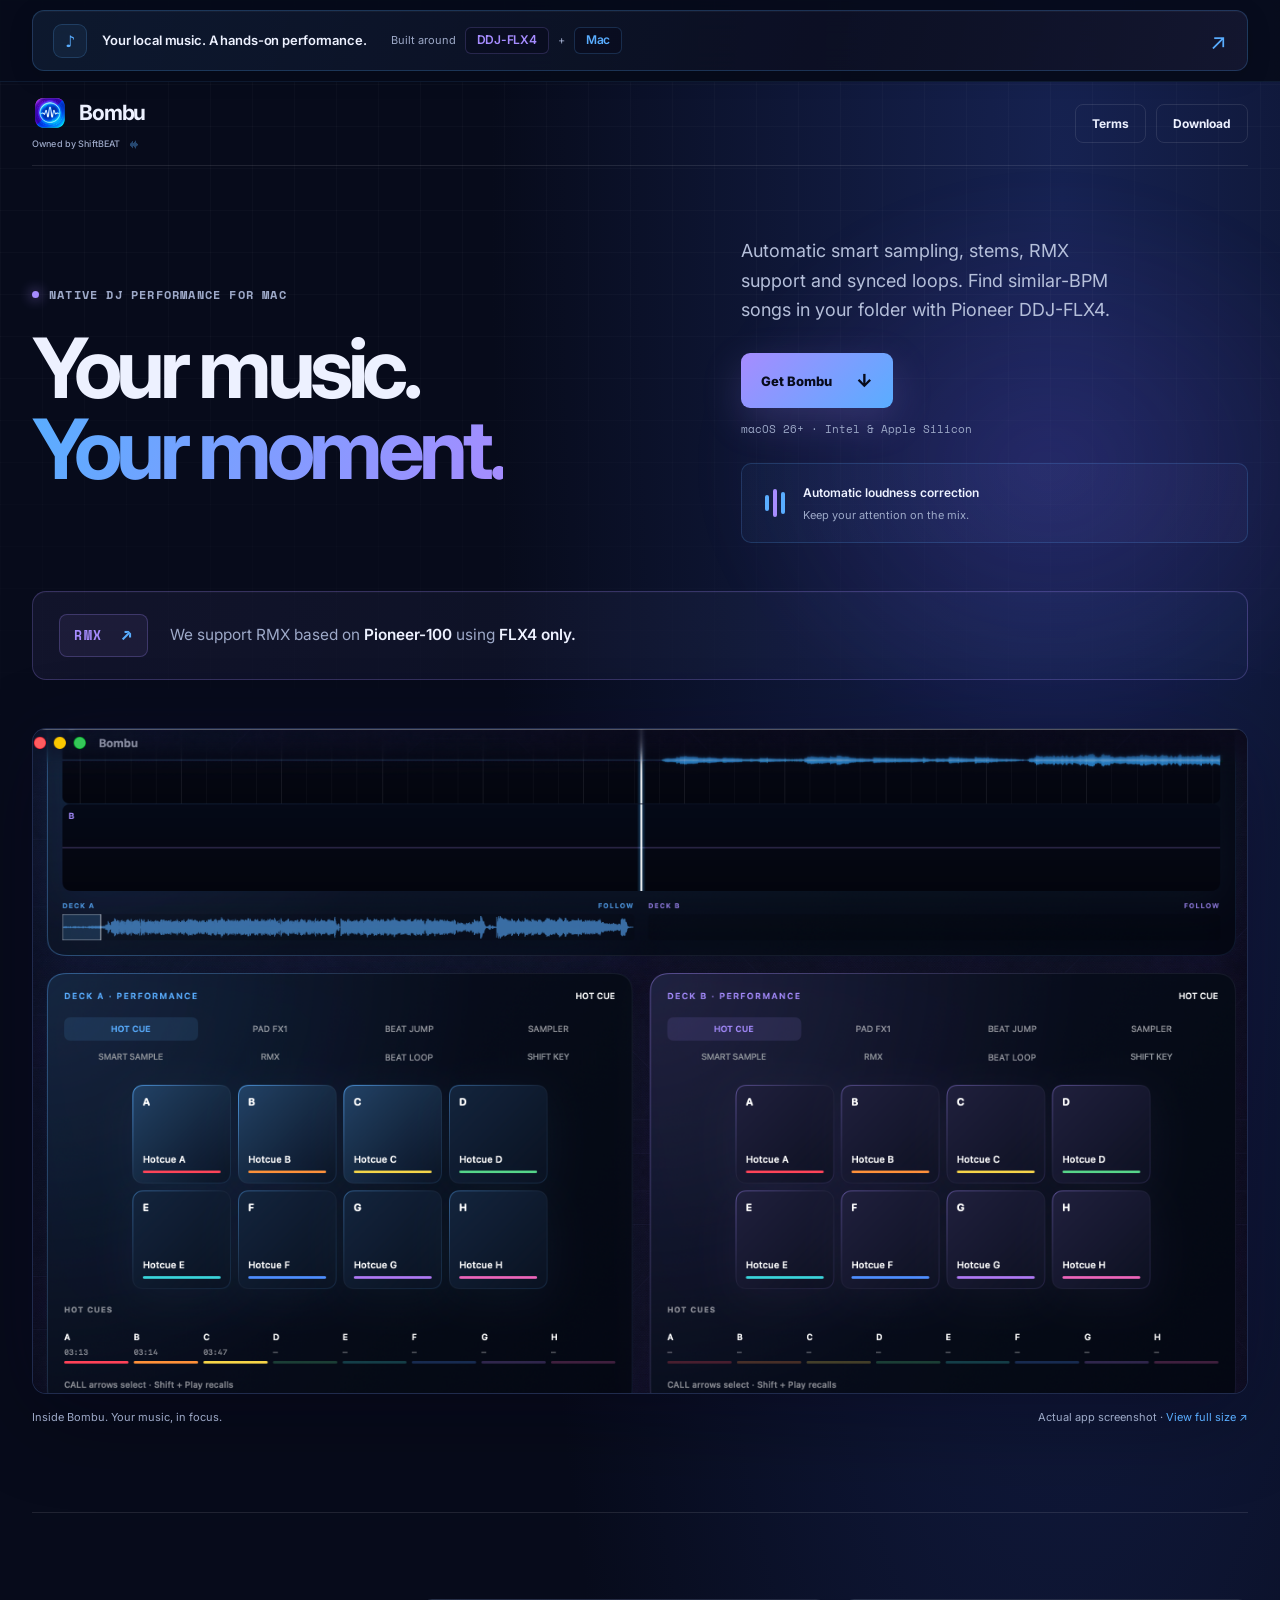
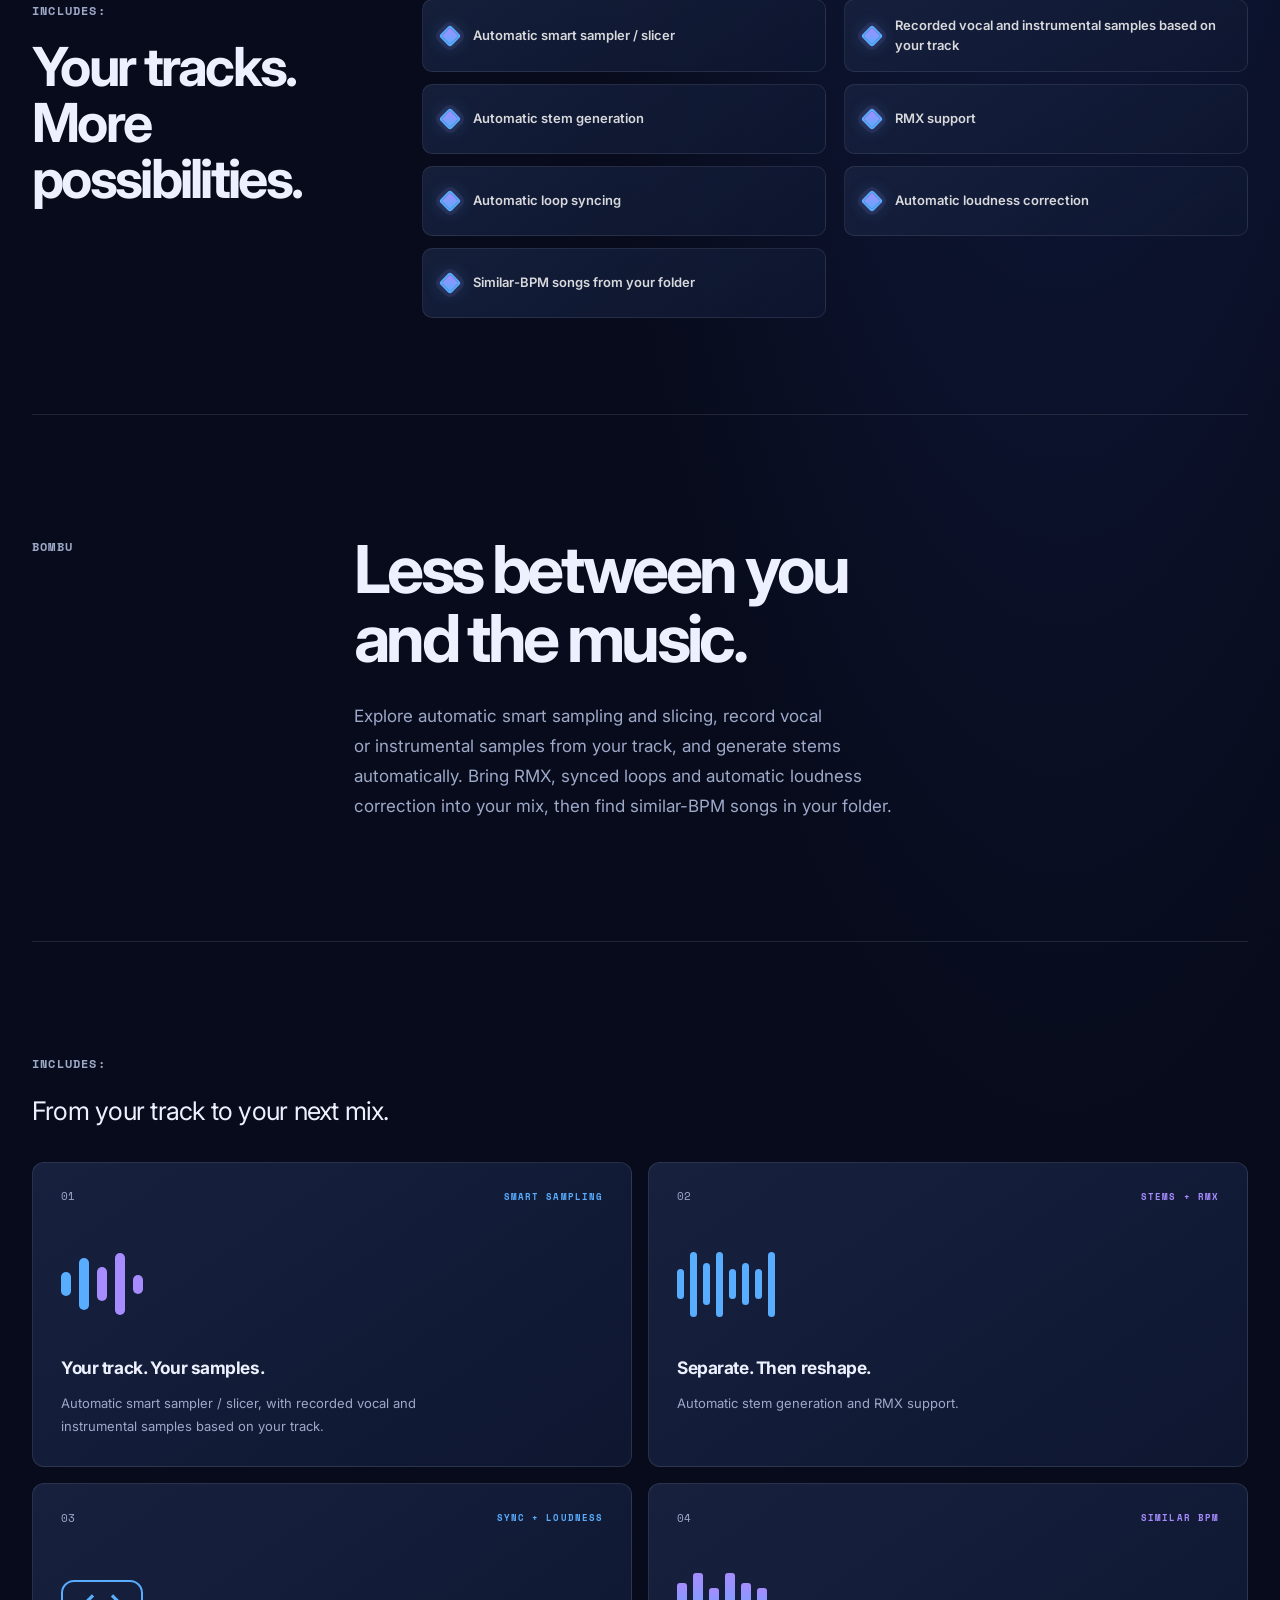
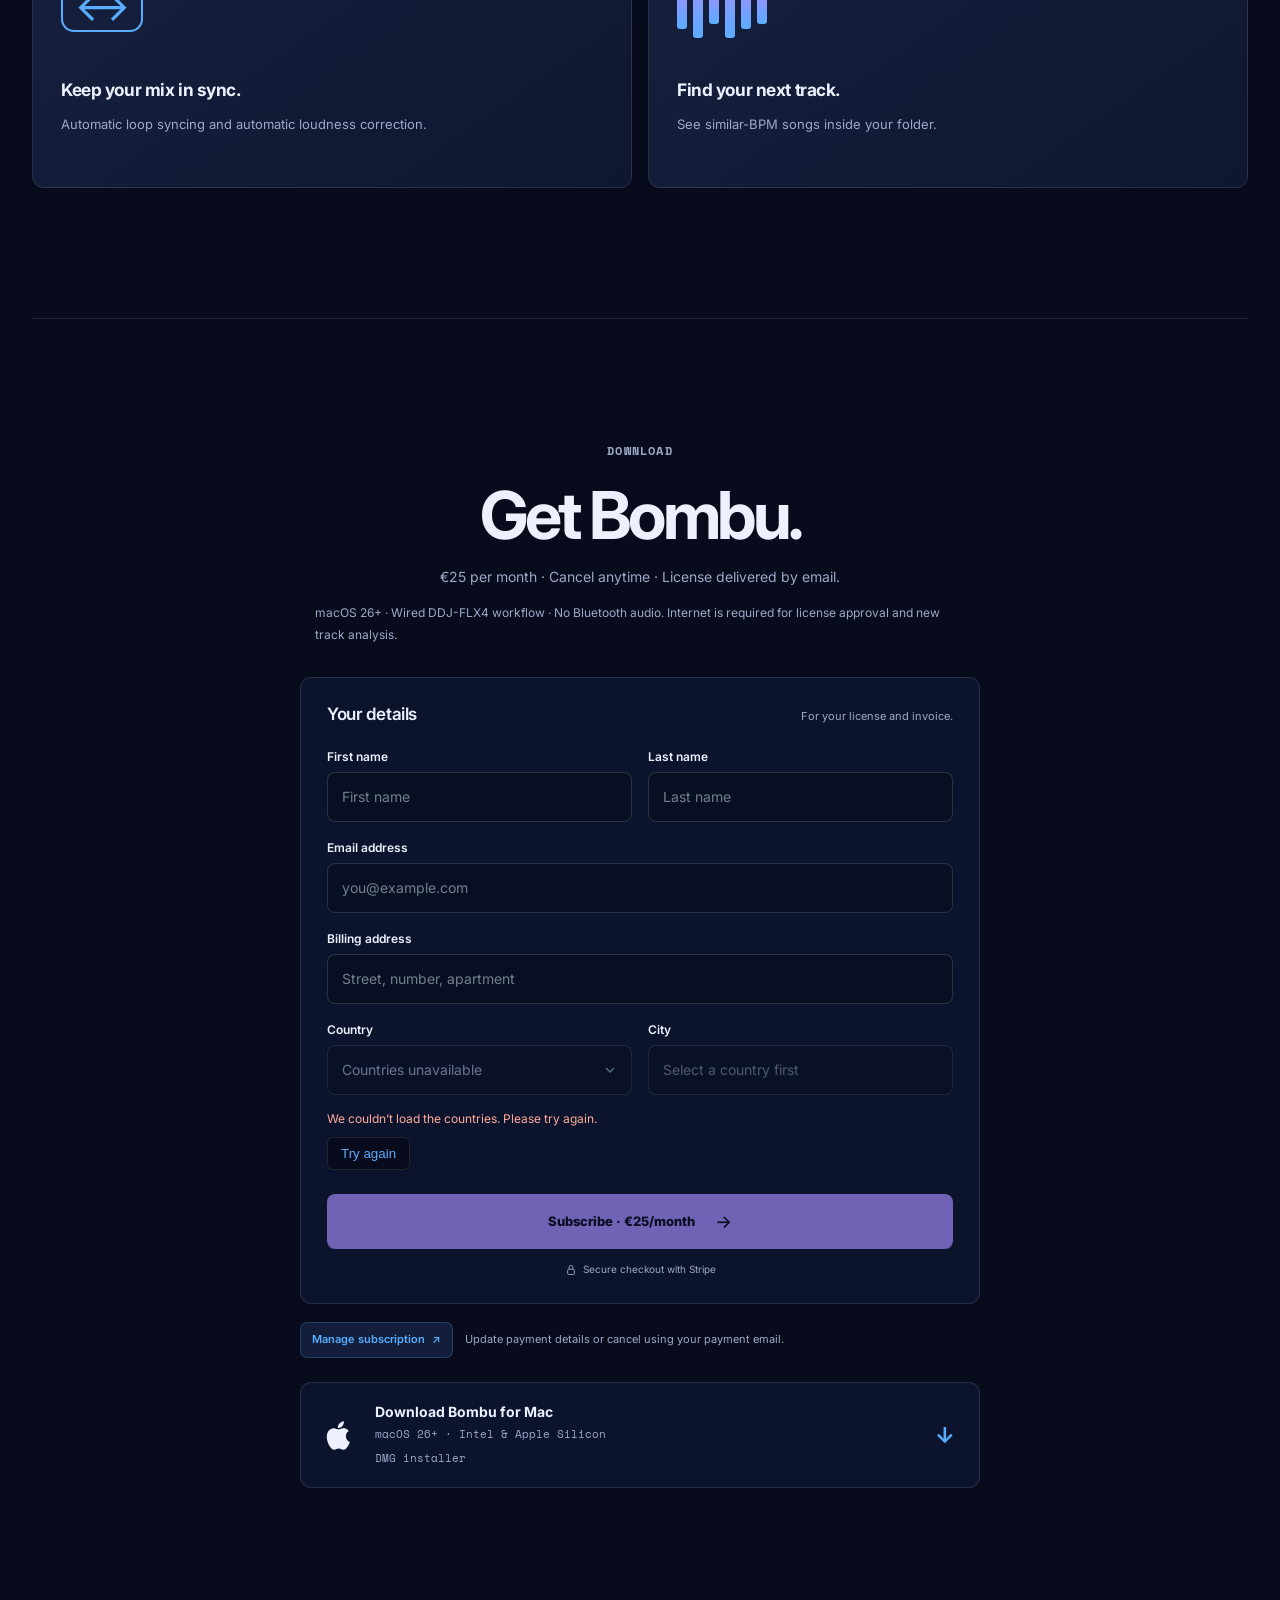
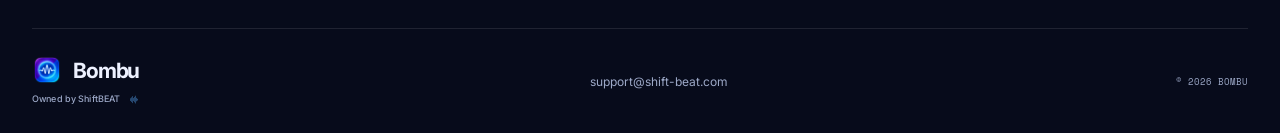
==== product-bombu/index.html @ 07033b63 "Add Bombu product page and cross-promotion" ====
<!doctype html>
<html lang="en">
  <head>
    <meta charset="UTF-8" />
    <meta name="viewport" content="width=device-width, initial-scale=1.0" />
    <meta name="description" content="Bombu is a native DJ app for macOS 26+. Mix local music with two decks, stems, loops, sampler pads and a wired Pioneer DDJ-FLX4 workflow." />
    <meta name="theme-color" content="#070b1b" />
    <title>Bombu — Native DJ Performance for Mac</title>
    <link rel="icon" type="image/png" sizes="any" href="favicon.png" />
    <link rel="apple-touch-icon" href="assets/bombu-icon.png" />
    <meta name="robots" content="index, follow" />
    <link rel="canonical" href="https://shift-beat.com/product-bombu/" />
    <meta property="og:type" content="website" />
    <meta property="og:site_name" content="Bombu" />
    <meta property="og:title" content="Bombu — Your music. Your moment." />
    <meta property="og:description" content="Bombu is a native DJ app for macOS 26+. Mix local music with two decks, stems, loops, sampler pads and a wired Pioneer DDJ-FLX4 workflow." />
    <meta property="og:url" content="https://shift-beat.com/product-bombu/" />
    <meta property="og:image" content="https://shift-beat.com/product-bombu/assets/bombu-workspace.png" />
    <meta property="og:image:alt" content="Bombu app with dual waveforms and blue/violet performance pads" />
    <meta name="twitter:card" content="summary_large_image" />
    <meta name="twitter:title" content="Bombu — Your music. Your moment." />
    <meta name="twitter:description" content="Bombu is a native DJ app for macOS 26+. Mix local music with two decks, stems, loops, sampler pads and a wired Pioneer DDJ-FLX4 workflow." />
    <meta name="twitter:image" content="https://shift-beat.com/product-bombu/assets/bombu-workspace.png" />
    <script type="application/ld+json">{"@context":"https://schema.org","@type":"SoftwareApplication","name":"Bombu","url":"https://shift-beat.com/product-bombu/","operatingSystem":"macOS 26+","applicationCategory":"MultimediaApplication","description":"Bombu is a native DJ app for macOS 26+. Mix local music with two decks, stems, loops, sampler pads and a wired Pioneer DDJ-FLX4 workflow.","offers":{"@type":"Offer","price":"25","priceCurrency":"EUR","description":"Monthly subscription. EUR 25 per month. Cancel anytime."},"featureList":["Automatic smart sampler / slicer","Recorded vocal and instrumental samples based on your track","Automatic stem generation","RMX support","Automatic loop syncing","Automatic loudness correction","Similar-BPM songs inside your folder"],"@id":"https://shift-beat.com/product-bombu/#app","image":"https://shift-beat.com/product-bombu/assets/bombu-workspace.png","inLanguage":"en","publisher":{"@type":"Organization","name":"ShiftBEAT","url":"https://shift-beat.com/"},"screenshot":"https://shift-beat.com/product-bombu/assets/bombu-workspace.png"}</script>
    <script type="application/ld+json">{"@context": "https://schema.org", "@type": "WebSite", "@id": "https://shift-beat.com/product-bombu/#website", "name": "Bombu", "url": "https://shift-beat.com/product-bombu/", "inLanguage": "en", "description": "Bombu is a native DJ app for macOS 26+. Mix local music with two decks, stems, loops, sampler pads and a wired Pioneer DDJ-FLX4 workflow."}</script>
    <link rel="stylesheet" href="styles.css" />
    <script src="site-config.js" defer></script>
    <script src="app.js" defer></script>
  </head>
  <body>
    <a class="skip-link" href="#top">Skip to content</a>
    <aside class="partner-bar" aria-label="Bombu controller workflow">
      <a class="partner-bar-inner" href="#performance">
        <span class="export-notice-icon" aria-hidden="true">♪</span>
        <span class="export-notice-copy"><span class="export-notice-title">Your local music. A hands-on performance.</span><span class="export-notice-destinations"><span class="export-notice-label">Built around</span><strong>DDJ-FLX4</strong><span class="export-notice-plus" aria-hidden="true">+</span><strong>Mac</strong></span></span>
        <span class="export-notice-arrow" aria-hidden="true">↗</span>
      </a>
    </aside>

    <header>
      <div class="brand-lockup"><a class="logo" href="#top" aria-label="Bombu home">
        <img src="assets/bombu-icon.png" alt="" />
        <span><b>Bombu</b></span>
      </a><a class="brand-ownership" href="https://shift-beat.com"><span>Owned by ShiftBEAT</span><span class="ownership-mark" aria-hidden="true"></span></a></div>
      <nav class="header-actions" aria-label="Primary navigation">
        <a class="header-download" href="terms.html">Terms</a>
        <a class="header-download" href="#download">Download</a>
      </nav>
    </header>

    <main id="top">
      <section class="hero">
        <div class="hero-copy">
          <div class="hero-intro">
            <p class="kicker"><span></span> Native DJ performance for Mac</p>
            <h1>Your music.<br /><em>Your moment.</em></h1>
          </div>
          <div class="hero-summary">
            <p class="lead">Automatic smart sampling, stems, RMX support and synced loops. Find similar-BPM songs in your folder with Pioneer DDJ-FLX4.</p>
            <a class="button" href="#download">Get Bombu <span>↓</span></a>
            <p class="platforms">macOS 26+ · Intel &amp; Apple Silicon</p>
            <div class="hero-highlight"><span class="highlight-icon" aria-hidden="true"><i></i><i></i><i></i></span><div><strong>Automatic loudness correction</strong><p>Keep your attention on the mix.</p></div></div>
          </div>
        </div>
        <aside class="rmx-callout" aria-label="RMX controller support">
          <span class="rmx-callout-badge">RMX <span aria-hidden="true">↗</span></span>
          <p>We support RMX based on <strong>Pioneer-100</strong> using <strong>FLX4 only.</strong></p>
        </aside>
        <figure class="hero-visual app-screenshot" id="performance">
          <a class="app-screenshot-link" href="assets/bombu-workspace.png" target="_blank" rel="noopener" aria-label="Open the real Bombu app screenshot at full size">
            <img src="assets/bombu-workspace.png" width="2808" height="1534" alt="The real Bombu Mac app showing blue Deck A and violet Deck B waveforms, performance modes and eight hot-cue pads per deck." fetchpriority="high" decoding="async" />
          </a>
          <figcaption><span>Inside Bombu. Your music, in focus.</span><span>Actual app screenshot · <a href="assets/bombu-workspace.png" target="_blank" rel="noopener">View full size ↗</a></span></figcaption>
        </figure>
      </section>

      <section class="key-points reveal" aria-labelledby="key-points-title">
        <div class="key-points-heading">
          <p class="section-label">Includes:</p>
          <h2 id="key-points-title">Your tracks.<br />More possibilities.</h2>
        </div>
        <ul class="key-points-list">
          <li>Automatic smart sampler / slicer</li>
          <li>Recorded vocal and instrumental samples based on your track</li>
          <li>Automatic stem generation</li>
          <li>RMX support</li>
          <li>Automatic loop syncing</li>
          <li>Automatic loudness correction</li>
          <li>Similar-BPM songs from your folder</li>
        </ul>
      </section>

      <section class="description reveal" aria-labelledby="description-title">
        <p class="section-label">Bombu</p>
        <div>
          <h2 id="description-title">Less between you<br />and the music.</h2>
          <p>
            Explore automatic smart sampling and slicing, record vocal or instrumental samples from your track, and generate stems automatically. Bring RMX, synced loops and automatic loudness correction into your mix, then find similar-BPM songs in your folder.
          </p>
        </div>
      </section>

      <section class="features" aria-labelledby="features-title">
        <p class="section-label">Includes:</p>
        <h2 id="features-title" class="sr-only">Includes: Bombu features</h2>
        <p class="features-intro">From your track to your next mix.</p>
        <div class="feature-grid">
          <article class="reveal">
            <div class="feature-topline"><span class="number">01</span><span class="feature-tag">SMART SAMPLING</span></div>
            <div class="feature-icon smart-sample-icon" aria-hidden="true"><i></i><i></i><i></i><i></i><i></i></div>
            <h3>Your track. Your samples.</h3>
            <p>Automatic smart sampler / slicer, with recorded vocal and instrumental samples based on your track.</p>
          </article>
          <article class="reveal">
            <div class="feature-topline"><span class="number">02</span><span class="feature-tag">STEMS + RMX</span></div>
            <div class="feature-icon waveform-icon" aria-hidden="true"><i></i><i></i><i></i><i></i><i></i><i></i><i></i><i></i></div>
            <h3>Separate. Then reshape.</h3>
            <p>Automatic stem generation and RMX support.</p>
          </article>
          <article class="reveal">
            <div class="feature-topline"><span class="number">03</span><span class="feature-tag">SYNC + LOUDNESS</span></div>
            <div class="feature-icon loop-icon" aria-hidden="true"><span>↔</span></div>
            <h3>Keep your mix in sync.</h3>
            <p>Automatic loop syncing and automatic loudness correction.</p>
          </article>
          <article class="reveal">
            <div class="feature-topline"><span class="number">04</span><span class="feature-tag">SIMILAR BPM</span></div>
            <div class="feature-icon level-match-icon" aria-hidden="true"><i></i><i></i><i></i><i></i><i></i><i></i></div>
            <h3>Find your next track.</h3>
            <p>See similar-BPM songs inside your folder.</p>
          </article>
        </div>
      </section>

      <section class="download" id="download" aria-labelledby="download-title">
        <p class="section-label">Download</p>
        <h2 id="download-title">Get Bombu.</h2>
        <p class="download-note">€25 per month · Cancel anytime · License delivered by email.</p>
        <p class="compatibility-note">macOS 26+ · Wired DDJ-FLX4 workflow · No Bluetooth audio. Internet is required for license approval and new track analysis.</p>

        <form class="purchase-form" id="purchase-form" novalidate>
          <div class="billing-heading"><h3>Your details</h3><p>For your license and invoice.</p></div>
          <fieldset class="billing-fields"><legend class="sr-only">Billing details</legend>
            <div class="billing-grid">
              <div class="billing-field"><label for="billing-first-name">First name</label><input id="billing-first-name" name="first_name" autocomplete="given-name" maxlength="100" placeholder="First name" required /></div>
              <div class="billing-field"><label for="billing-last-name">Last name</label><input id="billing-last-name" name="last_name" autocomplete="family-name" maxlength="100" placeholder="Last name" required /></div>
              <div class="billing-field billing-full"><label for="purchase-email">Email address</label><input id="purchase-email" name="email" type="email" autocomplete="email" inputmode="email" maxlength="254" placeholder="you@example.com" required /></div>
              <div class="billing-field billing-full"><label for="billing-address">Billing address</label><input id="billing-address" name="address" autocomplete="street-address" maxlength="300" placeholder="Street, number, apartment" required /></div>
              <div class="billing-field"><label for="billing-country">Country</label><select id="billing-country" name="country" autocomplete="country" required disabled><option value="">Loading countries…</option></select></div>
              <div class="billing-field"><label for="billing-city">City</label><select id="billing-ro-city" name="city_id" autocomplete="address-level2" hidden disabled><option value="">Select your city</option></select><input id="billing-city" name="city" autocomplete="address-level2" maxlength="100" placeholder="Select a country first" disabled /></div>
            </div>
          </fieldset>
          <div class="billing-catalog-feedback"><p id="billing-catalog-status" role="status" aria-live="polite"></p><button id="billing-retry" type="button" hidden>Try again</button></div>
          <button class="billing-submit" id="purchase-button" type="submit" disabled>Subscribe · €25/month <span aria-hidden="true">→</span></button>
          <p class="billing-checkout-note"><svg viewBox="0 0 16 16" aria-hidden="true"><rect x="3.5" y="7" width="9" height="7" rx="1.5"/><path d="M5.5 7V4.5a2.5 2.5 0 0 1 5 0V7"/></svg>Secure checkout with Stripe</p>
          <p class="purchase-status" id="purchase-status" role="status" aria-live="polite"></p>
        </form>

        <p class="subscription-management"><a data-customer-portal href="https://billing.stripe.com/p/login/cNi9AM5Rm95q5wxa2d28800">Manage subscription <span aria-hidden="true">↗</span></a><span>Update payment details or cancel using your payment email.</span></p>

        <div class="download-list">
          <a class="release-download" data-release-download href="https://github.com/davidparaschiv/bombu-only-web/releases/latest/download/Bombu.dmg">
            <svg class="os-icon" viewBox="0 0 24 24" aria-hidden="true"><path d="M16.7 12.8c0-2.7 2.2-4 2.3-4.1-1.3-1.9-3.3-2.1-4-2.1-1.7-.2-3.3 1-4.2 1-.9 0-2.2-1-3.7-1-1.9 0-3.7 1.1-4.7 2.8-2 3.5-.5 8.7 1.4 11.5 1 1.4 2.1 2.9 3.6 2.8 1.4-.1 2-1 3.7-1s2.2 1 3.7 1c1.5 0 2.5-1.4 3.5-2.8 1.1-1.6 1.5-3.2 1.6-3.3-.1 0-3.2-1.2-3.2-4.8ZM13.9 4.8c.8-1 1.4-2.4 1.2-3.8-1.2.1-2.7.8-3.6 1.8-.8.9-1.4 2.3-1.2 3.6 1.4.1 2.8-.7 3.6-1.6Z" /></svg>
            <span><strong>Download Bombu for Mac</strong><small>macOS 26+ · Intel &amp; Apple Silicon</small><small>DMG installer</small></span>
            <b class="arrow" aria-hidden="true">↓</b>
          </a>
        </div>
      </section>
    </main>


    <footer>
      <div class="brand-lockup"><a class="logo" href="#top"><img src="assets/bombu-icon.png" alt="" /><span><b>Bombu</b></span></a><a class="brand-ownership" href="https://shift-beat.com"><span>Owned by ShiftBEAT</span><span class="ownership-mark" aria-hidden="true"></span></a></div>
      <a class="footer-support" href="mailto:support@shift-beat.com">support@shift-beat.com</a>
      <p>© <span id="year"></span> Bombu</p>
    </footer>
  </body>
</html>
---- product-bombu/styles.css ----
@import url('https://fonts.googleapis.com/css2?family=Inter:wght@400;500;600;700;800&family=Space+Mono:wght@400;700&display=swap');

:root { color-scheme: dark; --bg:#070b1b; --panel:#0e1630; --panel-light:#17213e; --text:#edf1ff; --muted:#9da9c8; --line:rgba(255,255,255,.1); --cyan:#59adff; --accent:#a68cff; --green:#a68cff; --width:100%; --partner-bar-height:82px; }
* { box-sizing: border-box; }
html { max-width:100%; overflow-x:clip; scroll-behavior:smooth; }
body { max-width:100%; margin:0; padding-top:var(--partner-bar-height); overflow-x:clip; background:var(--bg); color:var(--text); font-family:Inter,system-ui,sans-serif; -webkit-font-smoothing:antialiased; }
body::before { position:fixed; z-index:-2; inset:0; content:""; background-image:linear-gradient(rgba(255,255,255,.022) 1px,transparent 1px),linear-gradient(90deg,rgba(255,255,255,.022) 1px,transparent 1px); background-size:42px 42px; mask-image:linear-gradient(#000 30%,transparent 92%); }
a { color:inherit; text-decoration:none; }






header, main, footer { width:min(var(--width),calc(100% - 40px)); margin-inline:auto; }
header { height:84px; display:flex; align-items:center; justify-content:space-between; border-bottom:1px solid var(--line); }
.logo { display:inline-flex; align-items:center; gap:11px; font-size:14px; font-weight:700; letter-spacing:-.02em; }
.logo img { width:36px; height:36px; border-radius:9px; }
.logo b { color:var(--cyan); }
.header-actions { display:flex; align-items:center; gap:10px; }
.header-download { padding:11px 16px; border:1px solid var(--line); border-radius:8px; font-size:12px; font-weight:700; }
.header-download:hover { border-color:var(--cyan); }

.hero { position:relative; min-height:680px; display:grid; grid-template-columns:.84fr 1.16fr; align-items:center; gap:28px; }
.hero::after { position:absolute; z-index:-1; top:0; right:-160px; width:720px; height:600px; content:""; border-radius:50%; background:radial-gradient(circle,rgba(89,173,255,.2),transparent 68%); filter:blur(16px); }
.kicker,.section-label { color:var(--muted); font:700 12px/1 "Space Mono",monospace; letter-spacing:.1em; text-transform:uppercase; }
.kicker { display:flex; align-items:center; gap:10px; margin:0 0 26px; }
.kicker span { width:7px; height:7px; border-radius:50%; background:var(--green); box-shadow:0 0 13px var(--green); }
h1,h2,h3,p { text-wrap:balance; }
h1 { margin:0; max-width:660px; font-size:clamp(54px,6.1vw,88px); line-height:.98; letter-spacing:-.065em; }
h1 em { color:var(--cyan); font-style:normal; }
.lead { max-width:540px; margin:28px 0 34px; color:#b5bfda; font-size:18px; line-height:1.65; }
.button { display:inline-flex; align-items:center; gap:24px; padding:17px 20px; border-radius:9px; background:linear-gradient(135deg,var(--accent),var(--cyan)); box-shadow:0 13px 40px rgba(166,140,255,.2); font-size:13px; font-weight:800; transition:filter .2s ease,transform .2s ease; }
.button:hover { filter:brightness(1.12); transform:translateY(-1px); }
.button span { font-size:18px; }
.platforms { margin:16px 0 0; color:#9da9c8; font:400 11px/1 "Space Mono",monospace; }
.hero-visual { position:relative; min-height:480px; }

.key-points,.description,.features,.download { border-top:1px solid var(--line); }
.key-points { display:grid; grid-template-columns:minmax(230px,.8fr) minmax(0,2.2fr); gap:clamp(36px,7vw,100px); padding:86px 0 96px; }
.key-points-heading h2 { margin:22px 0 0; font-size:clamp(34px,4.2vw,54px); line-height:1.04; letter-spacing:-.05em; }
.key-points-list { display:grid; grid-template-columns:repeat(2,minmax(0,1fr)); gap:12px 18px; margin:0; padding:0; list-style:none; }
.key-points-list li { position:relative; min-height:70px; display:flex; align-items:center; padding:16px 17px 16px 50px; border:1px solid rgba(255,255,255,.085); border-radius:10px; background:linear-gradient(145deg,rgba(23,33,62,.9),rgba(14,22,48,.82)); color:#d8d9dc; font-size:13px; font-weight:600; line-height:1.5; }
.key-points-list li::before { position:absolute; left:19px; width:12px; height:12px; content:""; border:2px solid #59adff; border-radius:3px; background:linear-gradient(135deg,var(--accent),var(--cyan)); box-shadow:0 0 0 4px rgba(166,140,255,.1),0 0 18px rgba(89,173,255,.3); transform:rotate(45deg); }
.description { display:grid; grid-template-columns:1fr 3fr; gap:24px; padding:120px 0; }
.section-label { margin:6px 0 0; }
.description>div { max-width:800px; }
.description h2,.download h2 { margin:0; font-size:clamp(38px,5.4vw,66px); line-height:1.04; letter-spacing:-.055em; }
.description div p { max-width:650px; margin:30px 0 0; color:var(--muted); font-size:17px; line-height:1.75; }
.features { padding:110px 0 130px; }
.features>.section-label { margin-bottom:38px; }
.feature-grid { display:grid; grid-template-columns:repeat(4,1fr); gap:10px; }
.feature-grid article { min-height:305px; padding:24px; border:1px solid var(--line); border-radius:12px; background:linear-gradient(145deg,var(--panel-light),#0e1630); }
.number { color:#9da9c8; font:400 11px/1 "Space Mono",monospace; }
.feature-icon { height:88px; margin:37px 0 29px; }
.feature-grid h3 { margin:0 0 12px; font-size:16px; letter-spacing:-.025em; }
.feature-grid p { margin:0; color:var(--muted); font-size:12px; line-height:1.6; }
.waveform-icon { display:flex; align-items:center; gap:6px; }
.waveform-icon i { width:7px; height:35%; border-radius:5px; background:var(--cyan); }
.waveform-icon i:nth-child(2n) { height:74%; } .waveform-icon i:nth-child(3n) { height:48%; }
.pads-icon { display:grid; grid-template-columns:repeat(2,39px); gap:7px; align-content:center; }
.pads-icon i { aspect-ratio:1; border-radius:6px; background:linear-gradient(145deg,#59adff,#a68cff); box-shadow:0 8px 18px rgba(166,140,255,.16); }
.fx-icon { display:flex; align-items:center; color:var(--green); font:800 39px/1 Inter,sans-serif; text-shadow:0 0 30px rgba(166,140,255,.25); }
.midi-icon { display:flex; align-items:center; gap:19px; }
.midi-icon i { width:19px; height:19px; border:2px solid #c4c5c7; border-radius:50%; background:var(--panel); box-shadow:0 0 0 6px rgba(255,255,255,.04); }
.midi-icon i:nth-child(2) { transform:translateY(-16px); } .midi-icon i:nth-child(3) { transform:translateY(9px); }

.download { padding:120px 0 140px; }
.download h2 { margin-top:24px; }
.download-note { margin:18px 0 45px; color:var(--muted); font-size:14px; }
.purchase-form { max-width:680px; margin:0 auto 18px; padding:24px; border:1px solid var(--line); border-radius:11px; background:rgba(14,22,48,.88); }
.purchase-form label { display:block; margin:0 0 10px; color:#d7d8da; font-size:12px; font-weight:700; }
.purchase-row { display:grid; grid-template-columns:1fr auto; gap:10px; }
.purchase-row input { min-width:0; height:52px; padding:0 16px; border:1px solid rgba(255,255,255,.16); border-radius:8px; outline:none; background:#090f23; color:var(--text); font:500 14px/1 Inter,sans-serif; }
.purchase-row input:focus { border-color:var(--green); box-shadow:0 0 0 3px rgba(166,140,255,.1); }
.purchase-row button { height:52px; display:inline-flex; align-items:center; justify-content:center; gap:20px; padding:0 20px; border:0; border-radius:8px; background:var(--green); color:#090c1c; font:800 13px/1 Inter,sans-serif; cursor:pointer; }
.purchase-row button:hover { filter:brightness(1.08); }
.purchase-row button:disabled { cursor:wait; opacity:.65; }
.purchase-status { min-height:19px; margin:12px 0 0; color:var(--muted); font-size:12px; line-height:1.55; }
.purchase-status:empty { display:none; }
.subscription-management { display:flex; flex-wrap:wrap; align-items:center; gap:6px 12px; max-width:680px; margin:0 0 24px; font-size:11px; line-height:1.6; }
.subscription-management a { display:inline-flex; flex:0 0 auto; align-items:center; justify-content:center; gap:7px; min-height:36px; padding:6px 11px; border:1px solid color-mix(in srgb,var(--cyan) 24%,transparent); border-radius:7px; background:color-mix(in srgb,var(--cyan) 5%,var(--panel)); color:var(--cyan); font-size:11px; font-weight:600; transition:border-color .2s ease,background .2s ease; }
.subscription-management a:hover { border-color:var(--cyan); background:color-mix(in srgb,var(--cyan) 10%,var(--panel)); }
.subscription-management a:focus-visible { outline:2px solid var(--cyan); outline-offset:4px; }
.subscription-management>span { color:var(--muted); }
.purchase-status[data-type="success"] { color:var(--green); }
.purchase-status[data-type="error"] { color:#ff7868; }
.download-list { max-width:680px; display:grid; gap:8px; }
.download-list a { min-height:90px; display:flex; align-items:center; gap:20px; padding:20px 24px; border:1px solid var(--line); border-radius:11px; background:rgba(14,22,48,.88); transition:border-color .2s ease,background .2s ease; }
.download-list a:hover { border-color:var(--cyan); background:#18213e; }
.os-icon { width:30px; height:30px; flex:0 0 auto; fill:var(--text); }
.download-list a>span:nth-child(2) { display:flex; flex-direction:column; gap:6px; }
.download-list strong { font-size:14px; } .download-list small { color:var(--muted); font:400 11px/1 "Space Mono",monospace; }
.arrow { margin-left:auto; color:var(--cyan); font-size:22px; }
footer { min-height:105px; display:flex; align-items:center; justify-content:space-between; border-top:1px solid var(--line); }
footer p { color:#9da9c8; font:400 9px/1 "Space Mono",monospace; text-transform:uppercase; }
footer .logo img { width:30px; height:30px; }
.sr-only { position:absolute; width:1px; height:1px; padding:0; margin:-1px; overflow:hidden; clip:rect(0,0,0,0); white-space:nowrap; border:0; }

@media (max-width:900px) { .hero { grid-template-columns:1fr; padding-top:90px; } .hero-visual { min-height:400px; } .key-points { grid-template-columns:1fr; } .description { grid-template-columns:1fr; } .feature-grid { grid-template-columns:repeat(2,1fr); } }
@media (max-width:560px) { :root { --partner-bar-height:108px; }    header,main,footer { width:min(var(--width),calc(100% - 28px)); } header { height:72px; } .header-actions { gap:7px; } .header-download { padding:9px 11px; } .hero { min-height:auto; padding:58px 0 50px; } h1 { font-size:clamp(48px,15vw,54px); } .lead { font-size:16px; } .hero-visual { min-height:310px; } .key-points { padding:72px 0 82px; gap:34px; } .key-points-list { grid-template-columns:1fr; gap:9px; } .key-points-list li { min-height:64px; padding:14px 15px 14px 47px; } .description { padding:90px 0; } .feature-grid { grid-template-columns:1fr; } .features { padding:85px 0 100px; } .feature-grid article { min-height:285px; } .download { padding:90px 0 110px; } .purchase-form { padding:18px; } .purchase-row { grid-template-columns:1fr; } .purchase-row button { width:100%; } .download-list a { min-height:92px; padding:18px; touch-action:manipulation; } footer { min-height:130px; padding:24px 0; align-items:flex-start; flex-direction:column; justify-content:center; gap:16px; } footer p { margin:0; } }
@media (prefers-reduced-motion:reduce) { html { scroll-behavior:auto; } *,*::before,*::after { animation-duration:.01ms!important; transition-duration:.01ms!important; } }

.button { color:var(--bg); }
a:focus-visible,button:focus-visible { outline:2px solid var(--cyan); outline-offset:5px; }
.skip-link { position:fixed; top:-100px; left:16px; z-index:2000; padding:14px; background:var(--cyan); color:var(--bg); border-radius:6px; }
.skip-link:focus { top:12px; }
.hero-visual { min-width:0; display:flex; align-items:center; }
.analysis-preview { width:100%; border:1px solid rgba(89,173,255,.2); border-radius:14px; background:linear-gradient(145deg,#17213e,#090e21); box-shadow:0 28px 80px #0006,0 0 70px #59adff09; overflow:hidden; }
.preview-header { display:flex; align-items:center; justify-content:space-between; gap:8px; padding:18px; border-bottom:1px solid var(--line); color:var(--muted); font:9px "Space Mono",monospace; letter-spacing:.06em; }
.preview-dots { color:#4c626a; letter-spacing:3px; }
.preview-status { color:var(--green); }
.preview-title { display:flex; flex-wrap:wrap; justify-content:space-between; gap:8px; padding:23px 22px 12px; font-size:14px; font-weight:600; }
.preview-title small { color:var(--muted); font-size:10px; font-weight:400; }
.preview-wave { margin:12px 20px; padding:16px; border:1px solid var(--line); border-radius:9px; background:#070b1b88; }
.wave-caption { display:flex; justify-content:space-between; align-items:center; color:var(--cyan); font:10px "Space Mono",monospace; }
.wave-caption b { font-size:19px; font-weight:400; }
.waveform { display:block; width:100%; height:80px; margin:12px 0; fill:none; stroke:var(--cyan); stroke-width:3; stroke-linecap:round; }
.waveform .cue-line { stroke:var(--green); stroke-width:1; }
.preview-wave small { color:var(--muted); font:9px "Space Mono",monospace; }
.entry .waveform,.entry .wave-caption { stroke:var(--green); color:var(--green); }
.entry .cue-line { stroke:var(--cyan); }
.handoff-link { display:flex; align-items:center; gap:12px; padding:3px 28px; color:var(--green); font:9px "Space Mono",monospace; letter-spacing:.06em; }
.handoff-link span { height:1px; background:var(--line); flex:1; }
.preview-bottom { display:flex; justify-content:space-between; gap:10px; padding:16px 22px 22px; color:var(--muted); font:9px "Space Mono",monospace; }
.preview-bottom i { display:inline-block; width:5px; height:5px; margin-right:5px; background:var(--green); border-radius:50%; }
.release-pending { display:flex; align-items:center; gap:20px; padding:22px 24px; border:1px solid var(--line); border-radius:11px; background:var(--panel); }
.release-pending>span { display:flex; flex-direction:column; gap:9px; }
.download-list small { line-height:1.6; }
.release-pending small:last-child { color:var(--green); }
.footer-support { color:var(--muted); font-size:12px; }
@media(max-width:560px) { .analysis-preview { margin-top:12px; } .preview-header { padding:13px 12px; font-size:7px; } .preview-dots { letter-spacing:1px; } .preview-title { padding:20px 14px 8px; } .preview-wave { margin:12px; padding:13px; } .preview-bottom { padding:13px 14px 18px; font-size:8px; } .wave-caption { font-size:9px; } .wave-caption b { font-size:17px; } .hero-visual { min-height:0; } .platforms { line-height:1.7; } .download-list small { font-size:10px; } .release-pending { padding:18px; gap:14px; } }
.download { scroll-margin-top:calc(var(--partner-bar-height) + 24px); }


.partner-bar { position:fixed; z-index:1000; inset:0 0 auto; height:var(--partner-bar-height); padding-block:10px; background:rgba(7,11,27,.92); backdrop-filter:blur(18px); border-bottom:1px solid rgba(89,173,255,.1); }
.partner-bar-inner { width:min(var(--width),calc(100% - 40px)); height:100%; display:flex; align-items:center; gap:15px; margin-inline:auto; padding:10px 20px; border:1px solid rgba(89,173,255,.22); border-radius:12px; background:linear-gradient(105deg,rgba(89,173,255,.09),rgba(166,140,255,.035) 65%,rgba(166,140,255,.08)); box-shadow:inset 0 1px 0 rgba(255,255,255,.035),0 6px 25px #0002; transition:border-color .2s ease,background .2s ease; }
.partner-bar-inner:hover { border-color:rgba(166,140,255,.55); background:linear-gradient(105deg,rgba(89,173,255,.13),rgba(166,140,255,.07)); }
.export-notice-icon { display:grid; place-items:center; flex:0 0 34px; width:34px; height:34px; border:1px solid rgba(89,173,255,.2); border-radius:9px; background:rgba(89,173,255,.07); color:var(--cyan); }
.export-notice-icon svg { width:19px; height:19px; stroke:currentColor; stroke-width:1.6; stroke-linecap:round; stroke-linejoin:round; }
.export-notice-copy { display:flex; align-items:center; gap:24px; min-width:0; flex:1; }
.export-notice-title { color:var(--text); font-size:13px; font-weight:600; letter-spacing:-.01em; }
.export-notice-destinations { display:flex; align-items:center; gap:9px; }
.export-notice-label { color:var(--muted); font-size:11px; }
.export-notice-destinations strong { padding:5px 11px; border:1px solid rgba(166,140,255,.2); border-radius:6px; background:rgba(7,11,27,.45); color:var(--green); font-size:12px; font-weight:600; letter-spacing:-.02em; line-height:1.2; }
.export-notice-destinations strong:last-child { color:var(--cyan); border-color:rgba(89,173,255,.2); }
.export-notice-plus { color:var(--muted); font-size:11px; }
.export-notice-arrow { color:var(--cyan); font-size:22px; font-weight:400; }
#playlist-export { scroll-margin-top:calc(var(--partner-bar-height) + 30px); }
@media(max-width:700px) { .export-notice-copy { flex-direction:column; align-items:flex-start; gap:7px; } .export-notice-label { display:none; } }
@media(max-width:560px) { .partner-bar-inner { width:calc(100% - 28px); padding:10px 13px; gap:12px; } .export-notice-title { font-size:12px; } .export-notice-destinations { gap:7px; } .export-notice-destinations strong { padding:4px 9px; font-size:11px; } .export-notice-arrow { margin-left:auto; } }

/* Billing continues the original purchase/download panel style. */
[hidden] { display:none!important; }
.purchase-form { padding:26px; }
.billing-heading { display:flex; align-items:baseline; justify-content:space-between; gap:12px; margin-bottom:24px; }
.billing-heading h3 { margin:0; color:var(--text); font-size:17px; font-weight:600; letter-spacing:-.025em; }
.billing-heading p { margin:0; color:var(--muted); font-size:11px; line-height:1.5; text-wrap:pretty; }
.billing-fields { min-width:0; margin:0; padding:0; border:0; }
.billing-grid { display:grid; grid-template-columns:repeat(2,minmax(0,1fr)); gap:18px 16px; }
.billing-full { grid-column:1/-1; }
.billing-field { min-width:0; }
.purchase-form .billing-field label { margin:0 0 8px; color:var(--text); font-size:12px; font-weight:600; }
.billing-field input,.billing-field select { display:block; width:100%; min-width:0; height:50px; margin:0; padding:0 14px; border:1px solid rgba(255,255,255,.14); border-radius:8px; background:#090f23; color:var(--text); font:400 14px/1.4 Inter,system-ui,sans-serif; transition:border-color .18s,box-shadow .18s; }
.billing-field select { appearance:none; padding-right:38px; background-image:url("data:image/svg+xml,%3Csvg xmlns='http://www.w3.org/2000/svg' width='16' height='16' fill='none' stroke='%23829ca6' stroke-width='1.5' viewBox='0 0 16 16'%3E%3Cpath d='m4 6 4 4 4-4'/%3E%3C/svg%3E"); background-repeat:no-repeat; background-position:right 13px center; text-overflow:ellipsis; }
.billing-field input::placeholder { color:#71818a; opacity:1; }
.billing-field input:hover,.billing-field select:not(:disabled):hover { border-color:rgba(255,255,255,.26); }
.billing-field input:focus,.billing-field select:focus { outline:none; border-color:var(--green); box-shadow:0 0 0 3px rgba(166,140,255,.08); }
.billing-field input:disabled,.billing-field select:disabled { color:var(--muted); opacity:.65; }
.billing-submit { display:flex; align-items:center; justify-content:center; gap:20px; width:100%; min-height:52px; margin:24px 0 0; padding:15px 20px; border:0; border-radius:8px; background:var(--green); color:#090c1c; font:800 13px/1.4 Inter,system-ui,sans-serif; cursor:pointer; transition:filter .18s; }
.billing-submit:hover { filter:brightness(1.08); }
.billing-submit:focus-visible { outline:2px solid var(--green); outline-offset:4px; }
.billing-submit:disabled { opacity:.65; cursor:not-allowed; }
.billing-submit span { font-size:18px; font-weight:500; }
.billing-checkout-note { display:flex; align-items:center; justify-content:center; gap:6px; margin:13px 0 0; color:var(--muted); font-size:10px; line-height:1.5; }
.billing-checkout-note svg { width:12px; height:12px; fill:none; stroke:currentColor; stroke-width:1.2; }
.billing-catalog-feedback p { margin:14px 0 0; color:#ffac99; font-size:12px; line-height:1.6; text-wrap:pretty; }
.billing-catalog-feedback p:empty { display:none; }
#billing-retry { margin-top:9px; padding:8px 13px; border:1px solid var(--line); border-radius:6px; background:var(--bg); color:var(--cyan); cursor:pointer; }
@media(max-width:560px) {
 .purchase-form { padding:20px; }
 .billing-heading { align-items:flex-start; flex-direction:column; gap:5px; margin-bottom:23px; }
 .billing-grid { grid-template-columns:1fr; gap:17px; }
 .billing-field input,.billing-field select { font-size:16px; }
 .billing-submit { margin-top:22px; }
}

/* Bombu: blue/violet decks, drawn from the native Mac workspace. */
:root { --blue:#59adff; --violet:#a68cff; }
body { background:radial-gradient(ellipse at 83% 4%,#162251 0,transparent 38%),var(--bg); }
h1 em { color:var(--violet); background:linear-gradient(110deg,var(--blue),var(--violet)); background-clip:text; -webkit-background-clip:text; -webkit-text-fill-color:transparent; }
.logo b { font-size:21px; letter-spacing:-.055em; color:var(--text); }
.logo img { object-fit:contain; border-radius:10px; }
.hero::after { background:radial-gradient(ellipse,rgba(121,91,255,.16),transparent 68%); }
.performance-preview { border-color:#718ee63b; background:linear-gradient(145deg,#17213e,#090e21); box-shadow:0 28px 80px #0006,0 0 100px #7858ff14; }
.performance-preview .preview-title { padding-bottom:18px; }
.deck-pair { display:grid; grid-template-columns:repeat(2,minmax(0,1fr)); gap:12px; padding:0 20px; }
.deck-card { --deck-accent:var(--blue); min-width:0; padding:16px 14px 10px; border:1px solid color-mix(in srgb,var(--deck-accent) 30%,transparent); border-radius:12px; background:linear-gradient(155deg,color-mix(in srgb,var(--deck-accent) 10%,#0a1026),#0a1026); text-align:center; }
.deck-violet { --deck-accent:var(--violet); }
.deck-caption { display:flex; justify-content:space-between; gap:4px; color:var(--deck-accent); font:700 9px/1.4 'Space Mono',monospace; }
.deck-caption small { color:var(--muted); font-size:8px; }
.deck-orbit { position:relative; display:grid; place-items:center; width:100px; aspect-ratio:1; margin:20px auto 16px; border-radius:50%; background:conic-gradient(from 35deg,var(--deck-accent),#0b132e 26%,var(--deck-accent) 63%,#0b132e 82%,var(--deck-accent)); box-shadow:0 0 25px color-mix(in srgb,var(--deck-accent) 15%,transparent); }
.deck-orbit::before { position:absolute; inset:4px; content:''; border-radius:50%; background:repeating-radial-gradient(circle,#0c1530 0 4px,#111e3d 5px 6px); }
.deck-orbit span { z-index:1; display:grid; place-items:center; width:43px; aspect-ratio:1; border:1px solid color-mix(in srgb,var(--deck-accent) 60%,transparent); border-radius:50%; background:#111d3b; color:var(--deck-accent); font-size:25px; }
.deck-card>strong { display:block; color:var(--text); font-size:13px; line-height:1.4; letter-spacing:-.02em; }
.deck-card>small { display:block; margin-top:5px; color:var(--muted); font:8px/1.5 'Space Mono',monospace; }
.mini-wave { height:26px; margin-top:12px; background:repeating-linear-gradient(90deg,var(--deck-accent) 0 2px,transparent 2px 5px); opacity:.7; clip-path:polygon(0 43%,5% 32%,10% 50%,15% 15%,20% 36%,25% 4%,30% 38%,35% 25%,40% 40%,45% 13%,50% 31%,55% 47%,60% 23%,65% 37%,70% 5%,75% 29%,80% 40%,85% 10%,90% 32%,95% 44%,100% 30%,100% 66%,95% 56%,90% 68%,85% 90%,80% 60%,75% 71%,70% 95%,65% 63%,60% 77%,55% 53%,50% 69%,45% 87%,40% 60%,35% 75%,30% 62%,25% 96%,20% 64%,15% 85%,10% 50%,5% 68%,0 57%); }
.pad-playground { margin:18px 20px 0; padding-top:18px; border-top:1px solid var(--line); }
.pad-demo-heading { display:flex; justify-content:space-between; align-items:center; gap:8px; margin-bottom:13px; font-size:12px; font-weight:600; }
.pad-demo-heading small { color:var(--muted); font-size:10px; font-weight:400; }
.pad-modes { display:grid; grid-template-columns:repeat(4,minmax(0,1fr)); gap:5px; padding:4px; border:1px solid var(--line); border-radius:8px; background:#070c1c; }
.pad-modes button { min-width:0; min-height:36px; padding:7px 3px; border:1px solid transparent; border-radius:5px; background:transparent; color:var(--muted); cursor:pointer; font:500 10px/1.4 Inter,system-ui,sans-serif; }
.pad-modes button[aria-pressed='true'] { color:#ddebff; border-color:#59adff40; background:linear-gradient(135deg,#59adff27,#a68cff20); box-shadow:0 1px 6px #0003; }
.pad-modes button:hover { color:var(--text); }
.demo-pads { display:grid; grid-template-columns:repeat(4,minmax(0,1fr)); gap:7px; margin-top:12px; }
.demo-pads span { display:grid; place-items:center; min-height:35px; border:1px solid #59adff55; border-radius:6px; background:linear-gradient(145deg,#59adff25,#59adff08); color:var(--blue); font:700 10px/1.3 'Space Mono',monospace; transition:background .2s,border-color .2s; }
.demo-pads span:nth-child(n+5),.demo-pads[data-mode='fx'] span { border-color:#a68cff55; background:linear-gradient(145deg,#a68cff25,#a68cff08); color:var(--violet); }
#pad-demo-description { min-height:34px; margin:13px 0 0; color:var(--muted); font-size:10px; line-height:1.7; text-wrap:pretty; }
.compatibility-note { max-width:650px; margin:-28px 0 32px; color:var(--muted); font-size:12px; line-height:1.8; text-wrap:pretty; }
.performance-preview .preview-bottom { font-size:8px; padding-top:12px; }
#performance { scroll-margin-top:calc(var(--partner-bar-height) + 28px); }
@media(max-width:560px) {
 .performance-preview .preview-title { font-size:13px; }
 .deck-pair { gap:8px; padding:0 12px; }
 .deck-card { padding:12px 9px 8px; }
 .deck-orbit { width:76px; margin:16px auto 13px; }
 .deck-orbit span { width:35px; font-size:21px; }
 .deck-caption { flex-direction:column; text-align:left; gap:3px; font-size:9px; }
 .pad-playground { margin:16px 12px 0; padding-top:14px; }
 .pad-modes button { min-height:44px; font-size:10px; }
 .compatibility-note { margin-top:-28px; }
 footer .logo b { font-size:18px; }
}

.brand-lockup { display:flex; flex-direction:column; align-items:flex-start; gap:6px; flex:0 0 auto; }
.brand-ownership { display:inline-flex; align-items:center; gap:6px; color:var(--muted); font:500 9px/1.4 Inter,system-ui,sans-serif; letter-spacing:.015em; }
.brand-ownership .ownership-mark { display:block; width:16px; height:16px; background:var(--cyan); -webkit-mask:url("assets/shiftbeat-mark-white.png") center/contain no-repeat; mask:url("assets/shiftbeat-mark-white.png") center/contain no-repeat; opacity:.95; }
.brand-ownership:hover { color:var(--text); }
@media(max-width:560px) { .brand-ownership { font-size:8px; gap:4px; } .brand-ownership .ownership-mark { width:13px; height:13px; } }

/* Fluid page width; real app capture keeps its intrinsic proportions. */
:root { --page-gutter:clamp(16px,2.5vw,56px); }
header,main,footer,.partner-bar-inner { width:calc(100% - var(--page-gutter) - var(--page-gutter)); }
.hero { min-height:0; grid-template-columns:minmax(0,1fr); gap:48px; padding:70px 0 86px; }
.hero-copy { display:grid; grid-template-columns:minmax(0,1.1fr) minmax(0,.9fr); align-items:center; gap:clamp(36px,7vw,140px); }
.hero-intro,.hero-summary { min-width:0; }
.hero-copy h1 { max-width:none; font-size:clamp(58px,6.5vw,112px); }
.hero-summary .lead { max-width:650px; margin:0 0 28px; }
.hero-visual.app-screenshot { display:block; width:100%; min-height:0; margin:0; }
.app-screenshot-link { display:block; overflow:hidden; border:1px solid #718ee63b; border-radius:14px; background:#080d1f; box-shadow:0 24px 90px #0005,0 0 80px #7858ff0d; }
.app-screenshot img { display:block; width:100%; height:auto; object-fit:contain; }
.app-screenshot figcaption { display:flex; justify-content:space-between; flex-wrap:wrap; gap:8px 20px; margin-top:15px; color:var(--muted); font-size:11px; line-height:1.6; }
.app-screenshot figcaption a { color:var(--cyan); }
.app-screenshot figcaption a:hover { text-decoration:underline; }
@media(min-width:1800px) { .key-points-list { grid-template-columns:repeat(3,minmax(0,1fr)); } }
@media(max-width:900px) {
 .hero { padding-top:52px; gap:36px; }
 .hero-copy { grid-template-columns:minmax(0,1fr); gap:26px; }
 .hero-copy h1 { font-size:clamp(54px,9vw,84px); }
 .hero-summary .lead { max-width:650px; margin-bottom:24px; }
}
@media(max-width:560px) {
 .hero { padding:48px 0 56px; gap:30px; }
 .hero-copy { gap:24px; }
 .hero-copy h1 { font-size:clamp(46px,14vw,58px); }
 .hero-copy .kicker { font-size:10px; margin-bottom:22px; }
 .app-screenshot-link { border-radius:8px; }
 .app-screenshot figcaption { margin-top:11px; font-size:10px; }
}

/* RMX support sits above the workspace capture and wraps on small screens. */
.rmx-callout { display:flex; align-items:center; gap:22px; min-width:0; padding:22px 26px; border:1px solid #a68cff40; border-radius:14px; background:linear-gradient(110deg,#a68cff12,#59adff08); box-shadow:inset 0 1px 0 #ffffff06; }
.rmx-callout-badge { display:inline-flex; flex:0 0 auto; align-items:center; gap:18px; padding:10px 14px; border:1px solid #a68cff40; border-radius:8px; background:#a68cff12; color:var(--accent); font:700 13px/1.2 'Space Mono',monospace; letter-spacing:.12em; }
.rmx-callout-badge span { color:var(--cyan); font-size:18px; }
.rmx-callout p { margin:0; min-width:0; color:var(--muted); font-size:clamp(14px,1.2vw,17px); line-height:1.7; text-wrap:pretty; }
.rmx-callout strong { color:var(--text); font-weight:600; }
@media(max-width:560px) { .rmx-callout { align-items:flex-start; flex-direction:column; gap:14px; padding:20px; border-radius:10px; } }

/* Feature cards highlight Bombu's specific performance controls. */
.feature-grid { grid-template-columns:repeat(4,minmax(0,1fr)); gap:16px; }
.feature-grid article { min-width:0; padding:28px; }
.feature-topline { display:flex; justify-content:space-between; align-items:center; gap:12px; }
.feature-tag { color:var(--blue); font:700 9px/1.4 'Space Mono',monospace; letter-spacing:.12em; }
.feature-grid article:nth-child(2n) .feature-tag { color:var(--violet); }
.feature-grid h3 { font-size:clamp(17px,1.35vw,22px); line-height:1.3; text-wrap:pretty; }
.feature-grid p { max-width:48ch; font-size:13px; line-height:1.8; text-wrap:pretty; }
.sample-bank-icon { display:grid; grid-template-columns:repeat(4,14px); gap:5px; align-content:center; }
.sample-bank-icon i { width:14px; height:14px; border:1px solid #a68cff80; border-radius:3px; background:linear-gradient(145deg,#a68cff55,#59adff25); }
.smart-sample-icon { display:flex; align-items:center; gap:8px; }
.smart-sample-icon i { width:10px; height:24px; border-radius:5px; background:var(--blue); }
.smart-sample-icon i:nth-child(2) { height:52px; }
.smart-sample-icon i:nth-child(3) { height:34px; background:var(--violet); }
.smart-sample-icon i:nth-child(4) { height:62px; background:var(--violet); }
.smart-sample-icon i:nth-child(5) { height:19px; background:var(--violet); }
.loop-icon { display:flex; align-items:center; }
.loop-icon span { display:grid; place-items:center; width:82px; height:52px; border:2px solid var(--blue); border-radius:13px; color:var(--blue); font-size:42px; line-height:1; }
.level-match-icon { display:flex; align-items:center; gap:6px; }
.level-match-icon i { width:10px; height:46px; border-radius:3px; background:linear-gradient(to top,var(--blue),var(--violet)); }
.level-match-icon i:nth-child(2n) { height:65px; }
.level-match-icon i:nth-child(3n) { height:36px; }
@media(max-width:1000px) { .feature-grid { grid-template-columns:repeat(2,minmax(0,1fr)); } }
@media(max-width:560px) { .feature-grid { grid-template-columns:minmax(0,1fr); } .feature-grid article { padding:24px; } }

.features-intro { max-width:760px; margin:-16px 0 32px; color:var(--text); font-size:clamp(19px,2vw,28px); line-height:1.45; letter-spacing:-.03em; text-wrap:pretty; }
.hero-highlight { display:flex; align-items:center; gap:14px; max-width:550px; margin-top:28px; padding:17px 19px; border:1px solid #59adff30; border-radius:10px; background:linear-gradient(120deg,#59adff0d,#a68cff0c); }
.hero-highlight strong { color:var(--text); font-size:12px; font-weight:600; }
.hero-highlight p { margin:5px 0 0; color:var(--muted); font-size:11px; line-height:1.7; text-wrap:pretty; }
.highlight-icon { display:flex; flex:0 0 28px; align-items:center; justify-content:center; gap:4px; height:30px; }
.highlight-icon i { width:4px; height:16px; border-radius:2px; background:var(--blue); }
.highlight-icon i:nth-child(2) { height:28px; background:var(--violet); }
.highlight-icon i:nth-child(3) { height:22px; }
@media(min-width:1001px) and (max-width:1300px) { .feature-grid { grid-template-columns:repeat(2,minmax(0,1fr)); } }
@media(max-width:560px) { .hero-highlight { padding:15px; gap:12px; margin-top:24px; } }

/* Center download-section blocks without changing their internal alignment. */
.download > .section-label,
.download > h2,
.download > .download-note,
.download > .compatibility-note { width:fit-content; max-width:100%; margin-inline:auto; }
.download > .compatibility-note { max-width:min(650px,100%); }
.download > .purchase-form,
.download > .subscription-management,
.download > .download-list { margin-inline:auto; }
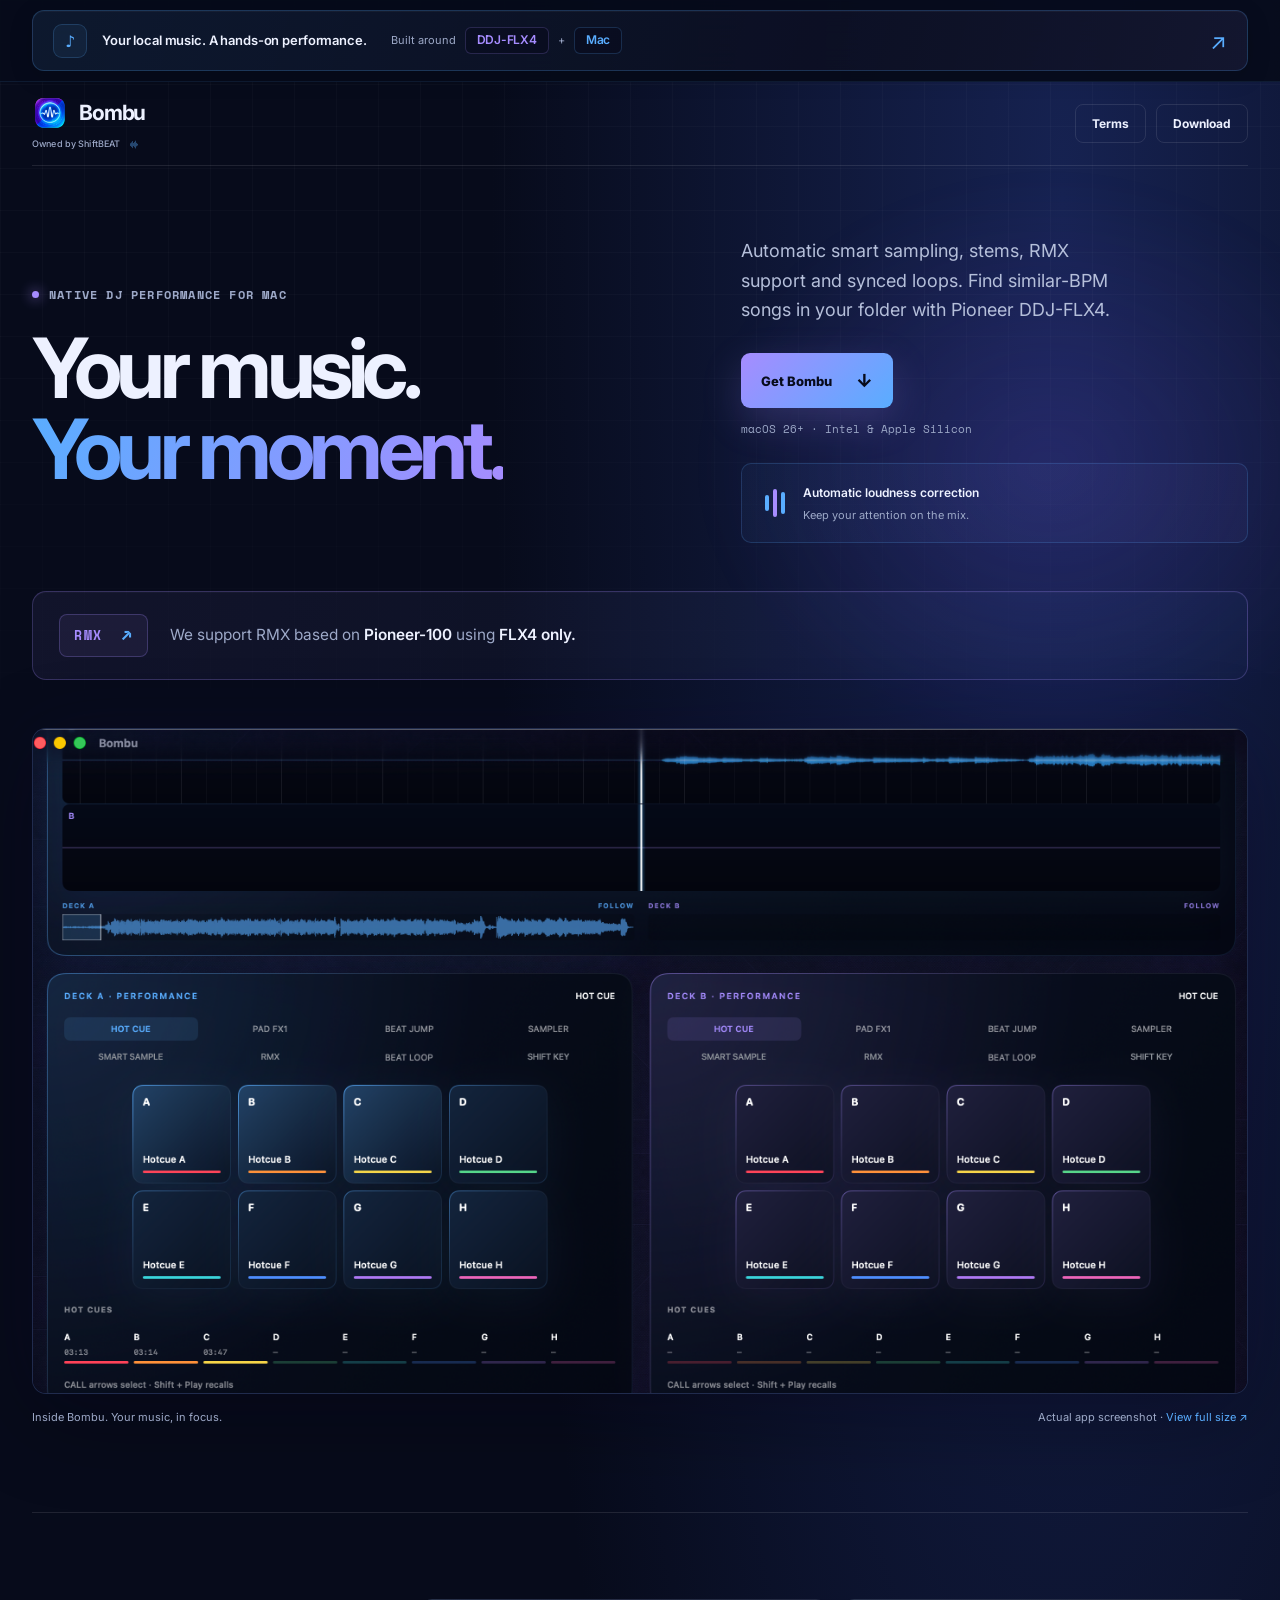
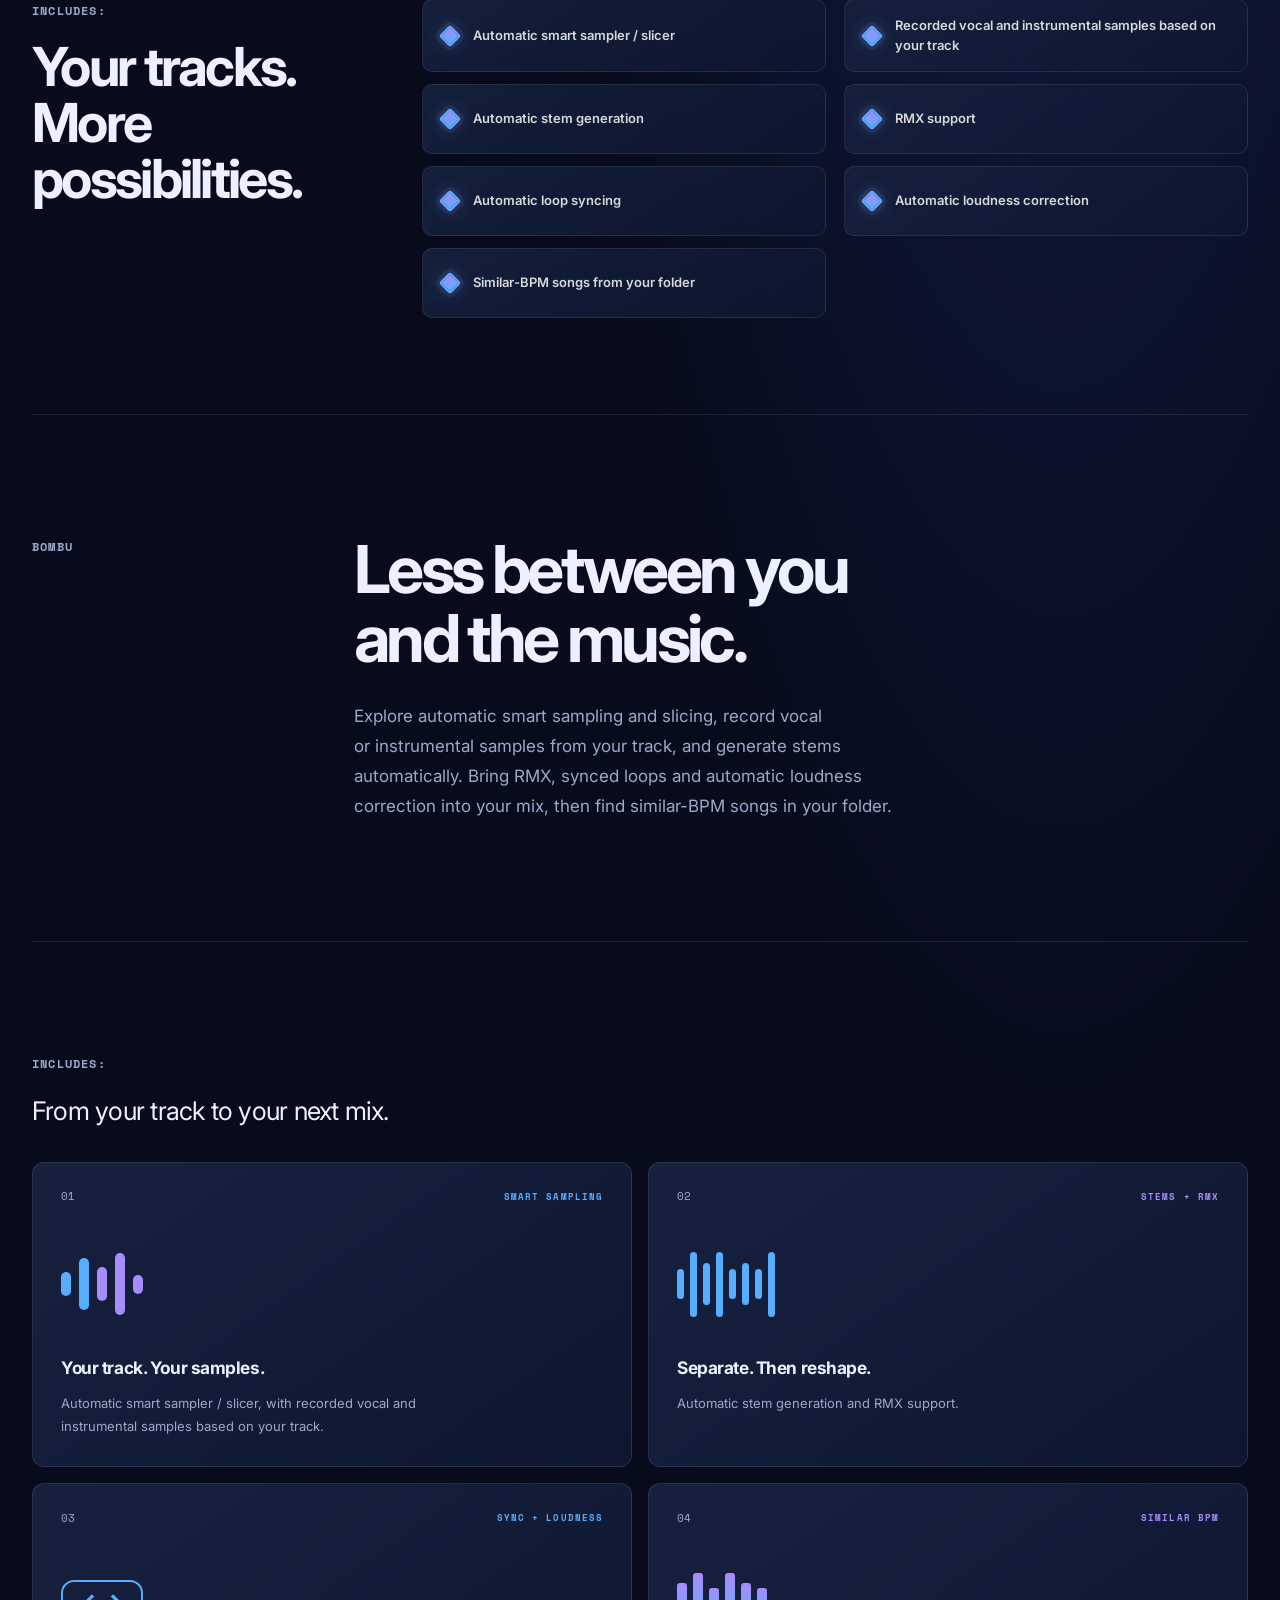
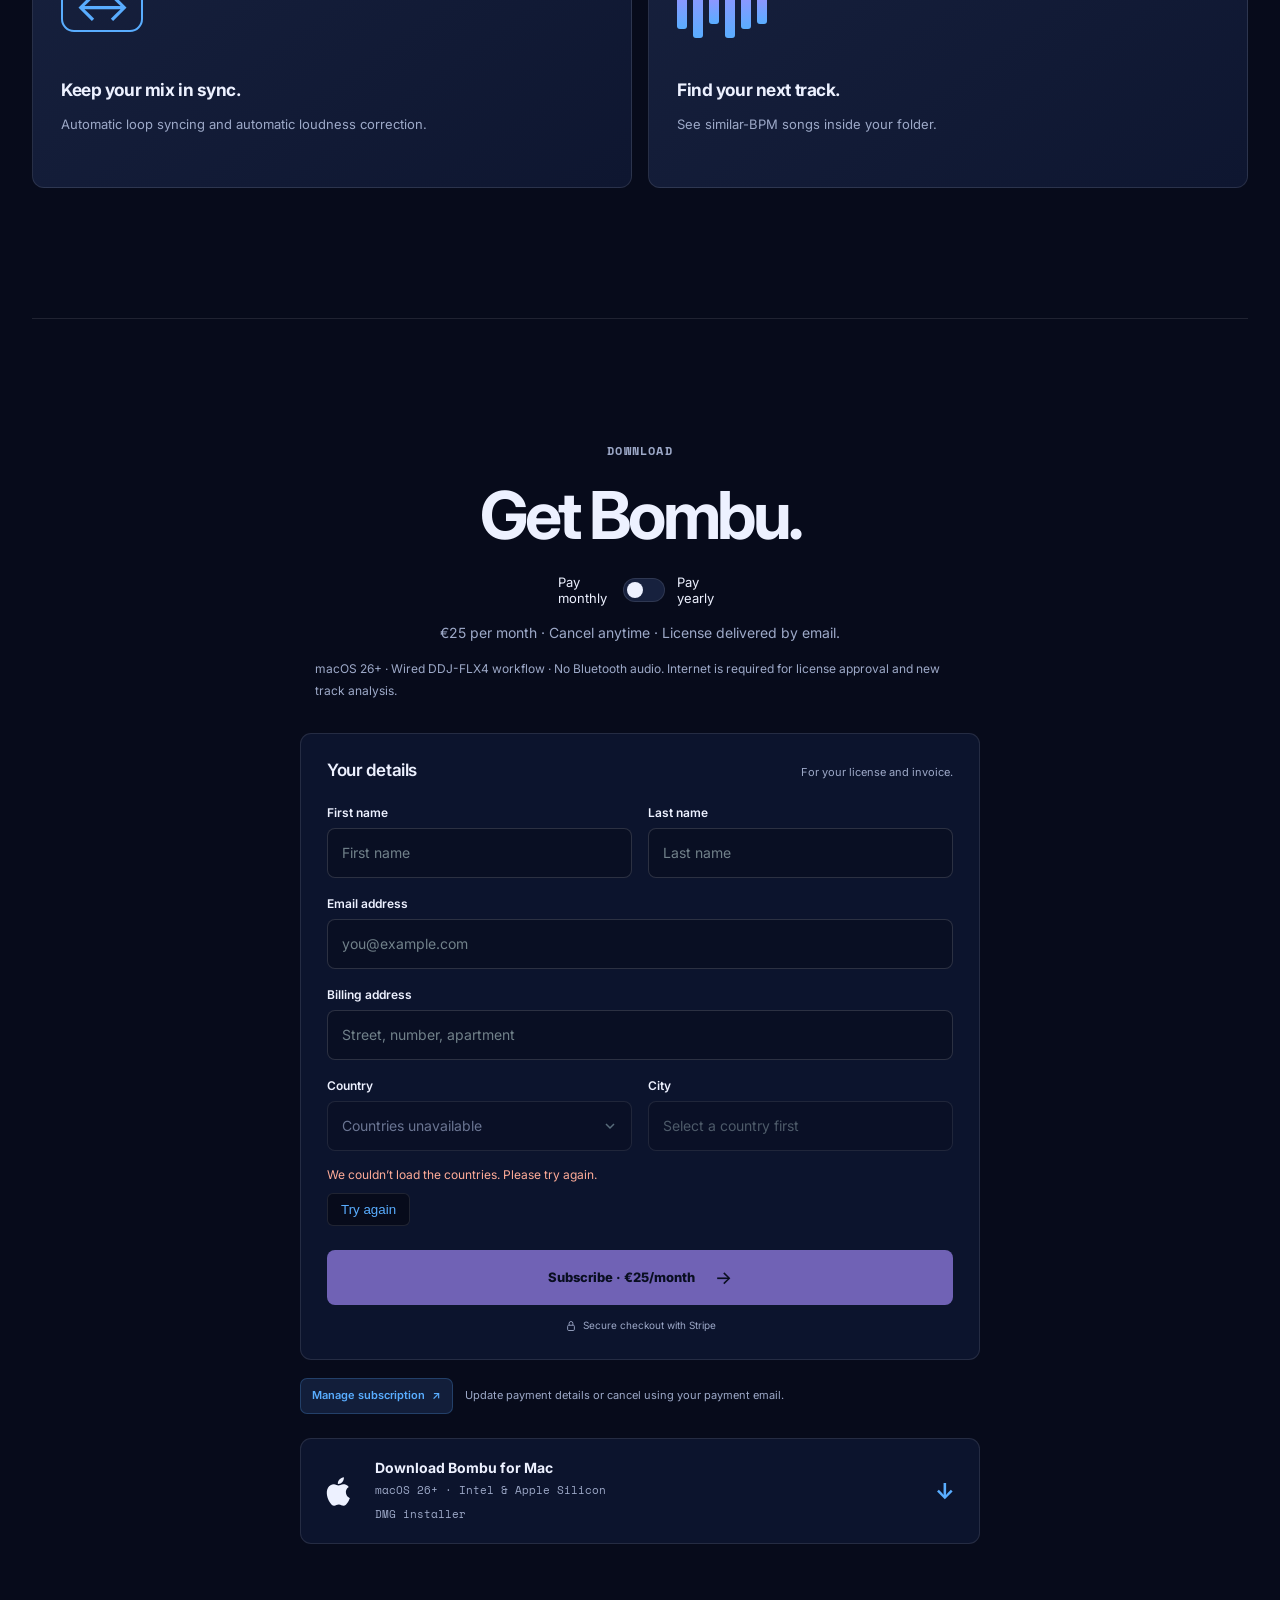
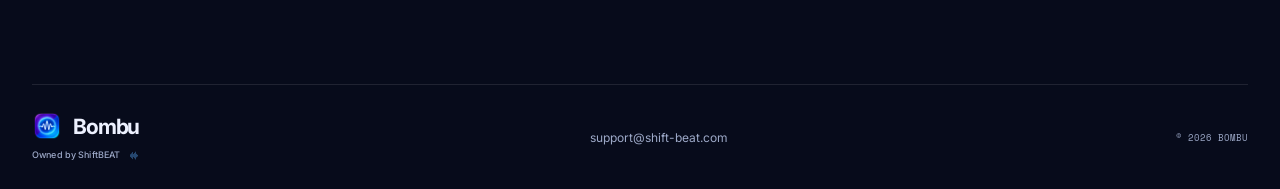
==== commit ed7f02dc: "Add Bombu monthly and yearly subscription toggle" ====
--- a/product-bombu/index.html
+++ b/product-bombu/index.html
@@ -21,7 +21,7 @@
     <meta name="twitter:title" content="Bombu — Your music. Your moment." />
     <meta name="twitter:description" content="Bombu is a native DJ app for macOS 26+. Mix local music with two decks, stems, loops, sampler pads and a wired Pioneer DDJ-FLX4 workflow." />
     <meta name="twitter:image" content="https://shift-beat.com/product-bombu/assets/bombu-workspace.png" />
-    <script type="application/ld+json">{"@context":"https://schema.org","@type":"SoftwareApplication","name":"Bombu","url":"https://shift-beat.com/product-bombu/","operatingSystem":"macOS 26+","applicationCategory":"MultimediaApplication","description":"Bombu is a native DJ app for macOS 26+. Mix local music with two decks, stems, loops, sampler pads and a wired Pioneer DDJ-FLX4 workflow.","offers":{"@type":"Offer","price":"25","priceCurrency":"EUR","description":"Monthly subscription. EUR 25 per month. Cancel anytime."},"featureList":["Automatic smart sampler / slicer","Recorded vocal and instrumental samples based on your track","Automatic stem generation","RMX support","Automatic loop syncing","Automatic loudness correction","Similar-BPM songs inside your folder"],"@id":"https://shift-beat.com/product-bombu/#app","image":"https://shift-beat.com/product-bombu/assets/bombu-workspace.png","inLanguage":"en","publisher":{"@type":"Organization","name":"ShiftBEAT","url":"https://shift-beat.com/"},"screenshot":"https://shift-beat.com/product-bombu/assets/bombu-workspace.png"}</script>
+    <script type="application/ld+json">{"@context":"https://schema.org","@type":"SoftwareApplication","name":"Bombu","url":"https://shift-beat.com/product-bombu/","operatingSystem":"macOS 26+","applicationCategory":"MultimediaApplication","description":"Bombu is a native DJ app for macOS 26+. Mix local music with two decks, stems, loops, sampler pads and a wired Pioneer DDJ-FLX4 workflow.","offers":[{"@type":"Offer","price":"25","priceCurrency":"EUR","description":"Monthly subscription. EUR 25 per month. Cancel anytime."},{"@type":"Offer","price":"200","priceCurrency":"EUR","description":"Yearly subscription. EUR 200 per year. Cancel anytime."}],"featureList":["Automatic smart sampler / slicer","Recorded vocal and instrumental samples based on your track","Automatic stem generation","RMX support","Automatic loop syncing","Automatic loudness correction","Similar-BPM songs inside your folder"],"@id":"https://shift-beat.com/product-bombu/#app","image":"https://shift-beat.com/product-bombu/assets/bombu-workspace.png","inLanguage":"en","publisher":{"@type":"Organization","name":"ShiftBEAT","url":"https://shift-beat.com/"},"screenshot":"https://shift-beat.com/product-bombu/assets/bombu-workspace.png"}</script>
     <script type="application/ld+json">{"@context": "https://schema.org", "@type": "WebSite", "@id": "https://shift-beat.com/product-bombu/#website", "name": "Bombu", "url": "https://shift-beat.com/product-bombu/", "inLanguage": "en", "description": "Bombu is a native DJ app for macOS 26+. Mix local music with two decks, stems, loops, sampler pads and a wired Pioneer DDJ-FLX4 workflow."}</script>
     <link rel="stylesheet" href="styles.css" />
     <script src="site-config.js" defer></script>
@@ -135,7 +135,8 @@
       <section class="download" id="download" aria-labelledby="download-title">
         <p class="section-label">Download</p>
         <h2 id="download-title">Get Bombu.</h2>
-        <p class="download-note">€25 per month · Cancel anytime · License delivered by email.</p>
+        <label class="billing-plan-toggle"><span>Pay monthly</span><input id="billing-yearly" type="checkbox" role="switch" aria-label="Pay yearly" /><span class="billing-plan-track" aria-hidden="true"></span><span>Pay yearly</span></label>
+        <p class="download-note" aria-live="polite"><span class="subscription-price"><span id="subscription-price">€25 per month</span><small class="yearly-discount" id="yearly-discount" hidden>33% off</small></span> · Cancel anytime · License delivered by email.</p>
         <p class="compatibility-note">macOS 26+ · Wired DDJ-FLX4 workflow · No Bluetooth audio. Internet is required for license approval and new track analysis.</p>
 
         <form class="purchase-form" id="purchase-form" novalidate>
@@ -151,7 +152,7 @@
             </div>
           </fieldset>
           <div class="billing-catalog-feedback"><p id="billing-catalog-status" role="status" aria-live="polite"></p><button id="billing-retry" type="button" hidden>Try again</button></div>
-          <button class="billing-submit" id="purchase-button" type="submit" disabled>Subscribe · €25/month <span aria-hidden="true">→</span></button>
+          <button class="billing-submit" id="purchase-button" type="submit" disabled><span id="subscribe-label">Subscribe · €25/month</span> <span aria-hidden="true">→</span></button>
           <p class="billing-checkout-note"><svg viewBox="0 0 16 16" aria-hidden="true"><rect x="3.5" y="7" width="9" height="7" rx="1.5"/><path d="M5.5 7V4.5a2.5 2.5 0 0 1 5 0V7"/></svg>Secure checkout with Stripe</p>
           <p class="purchase-status" id="purchase-status" role="status" aria-live="polite"></p>
         </form>
@@ -159,7 +160,7 @@
         <p class="subscription-management"><a data-customer-portal href="https://billing.stripe.com/p/login/cNi9AM5Rm95q5wxa2d28800">Manage subscription <span aria-hidden="true">↗</span></a><span>Update payment details or cancel using your payment email.</span></p>
 
         <div class="download-list">
-          <a class="release-download" data-release-download href="https://github.com/davidparaschiv/bombu-only-web/releases/latest/download/Bombu.dmg">
+          <a class="release-download" data-release-download href="https://github.com/davidparaschiv/shiftbeat-only-web/releases/latest/download/Bombu.dmg">
             <svg class="os-icon" viewBox="0 0 24 24" aria-hidden="true"><path d="M16.7 12.8c0-2.7 2.2-4 2.3-4.1-1.3-1.9-3.3-2.1-4-2.1-1.7-.2-3.3 1-4.2 1-.9 0-2.2-1-3.7-1-1.9 0-3.7 1.1-4.7 2.8-2 3.5-.5 8.7 1.4 11.5 1 1.4 2.1 2.9 3.6 2.8 1.4-.1 2-1 3.7-1s2.2 1 3.7 1c1.5 0 2.5-1.4 3.5-2.8 1.1-1.6 1.5-3.2 1.6-3.3-.1 0-3.2-1.2-3.2-4.8ZM13.9 4.8c.8-1 1.4-2.4 1.2-3.8-1.2.1-2.7.8-3.6 1.8-.8.9-1.4 2.3-1.2 3.6 1.4.1 2.8-.7 3.6-1.6Z" /></svg>
             <span><strong>Download Bombu for Mac</strong><small>macOS 26+ · Intel &amp; Apple Silicon</small><small>DMG installer</small></span>
             <b class="arrow" aria-hidden="true">↓</b>
--- a/product-bombu/styles.css
+++ b/product-bombu/styles.css
@@ -68,6 +68,17 @@
 .download { padding:120px 0 140px; }
 .download h2 { margin-top:24px; }
 .download-note { margin:18px 0 45px; color:var(--muted); font-size:14px; }
+.billing-plan-toggle { position:relative; display:flex; align-items:center; justify-content:center; gap:12px; width:fit-content; max-width:100%; margin:24px auto 0; font-size:13px; cursor:pointer; }
+.billing-plan-toggle input { position:absolute; width:1px; height:1px; opacity:0; }
+.billing-plan-track { position:relative; flex:0 0 42px; height:24px; border:1px solid var(--line); border-radius:20px; background:var(--panel-light); }
+.billing-plan-track::after { content:""; position:absolute; top:3px; left:3px; width:16px; height:16px; border-radius:50%; background:var(--text); }
+.billing-plan-toggle input:checked + .billing-plan-track { background:var(--accent); }
+.billing-plan-toggle input:checked + .billing-plan-track::after { transform:translateX(18px); }
+.billing-plan-toggle input:focus-visible + .billing-plan-track { outline:2px solid var(--cyan); outline-offset:4px; }
+.billing-plan-toggle:has(input:disabled) { cursor:wait; }
+.subscription-price { display:inline-flex; align-items:center; gap:7px; white-space:nowrap; }
+.yearly-discount { padding:3px 6px; border-radius:4px; background:rgba(128,128,128,.5); color:#d3d3d3; font-size:10px; font-weight:500; line-height:1.3; }
+.yearly-discount[hidden] { display:none; }
 .purchase-form { max-width:680px; margin:0 auto 18px; padding:24px; border:1px solid var(--line); border-radius:11px; background:rgba(14,22,48,.88); }
 .purchase-form label { display:block; margin:0 0 10px; color:#d7d8da; font-size:12px; font-weight:700; }
 .purchase-row { display:grid; grid-template-columns:1fr auto; gap:10px; }
@@ -171,7 +182,7 @@
 .billing-submit:hover { filter:brightness(1.08); }
 .billing-submit:focus-visible { outline:2px solid var(--green); outline-offset:4px; }
 .billing-submit:disabled { opacity:.65; cursor:not-allowed; }
-.billing-submit span { font-size:18px; font-weight:500; }
+.billing-submit span[aria-hidden="true"] { font-size:18px; font-weight:500; }
 .billing-checkout-note { display:flex; align-items:center; justify-content:center; gap:6px; margin:13px 0 0; color:var(--muted); font-size:10px; line-height:1.5; }
 .billing-checkout-note svg { width:12px; height:12px; fill:none; stroke:currentColor; stroke-width:1.2; }
 .billing-catalog-feedback p { margin:14px 0 0; color:#ffac99; font-size:12px; line-height:1.6; text-wrap:pretty; }
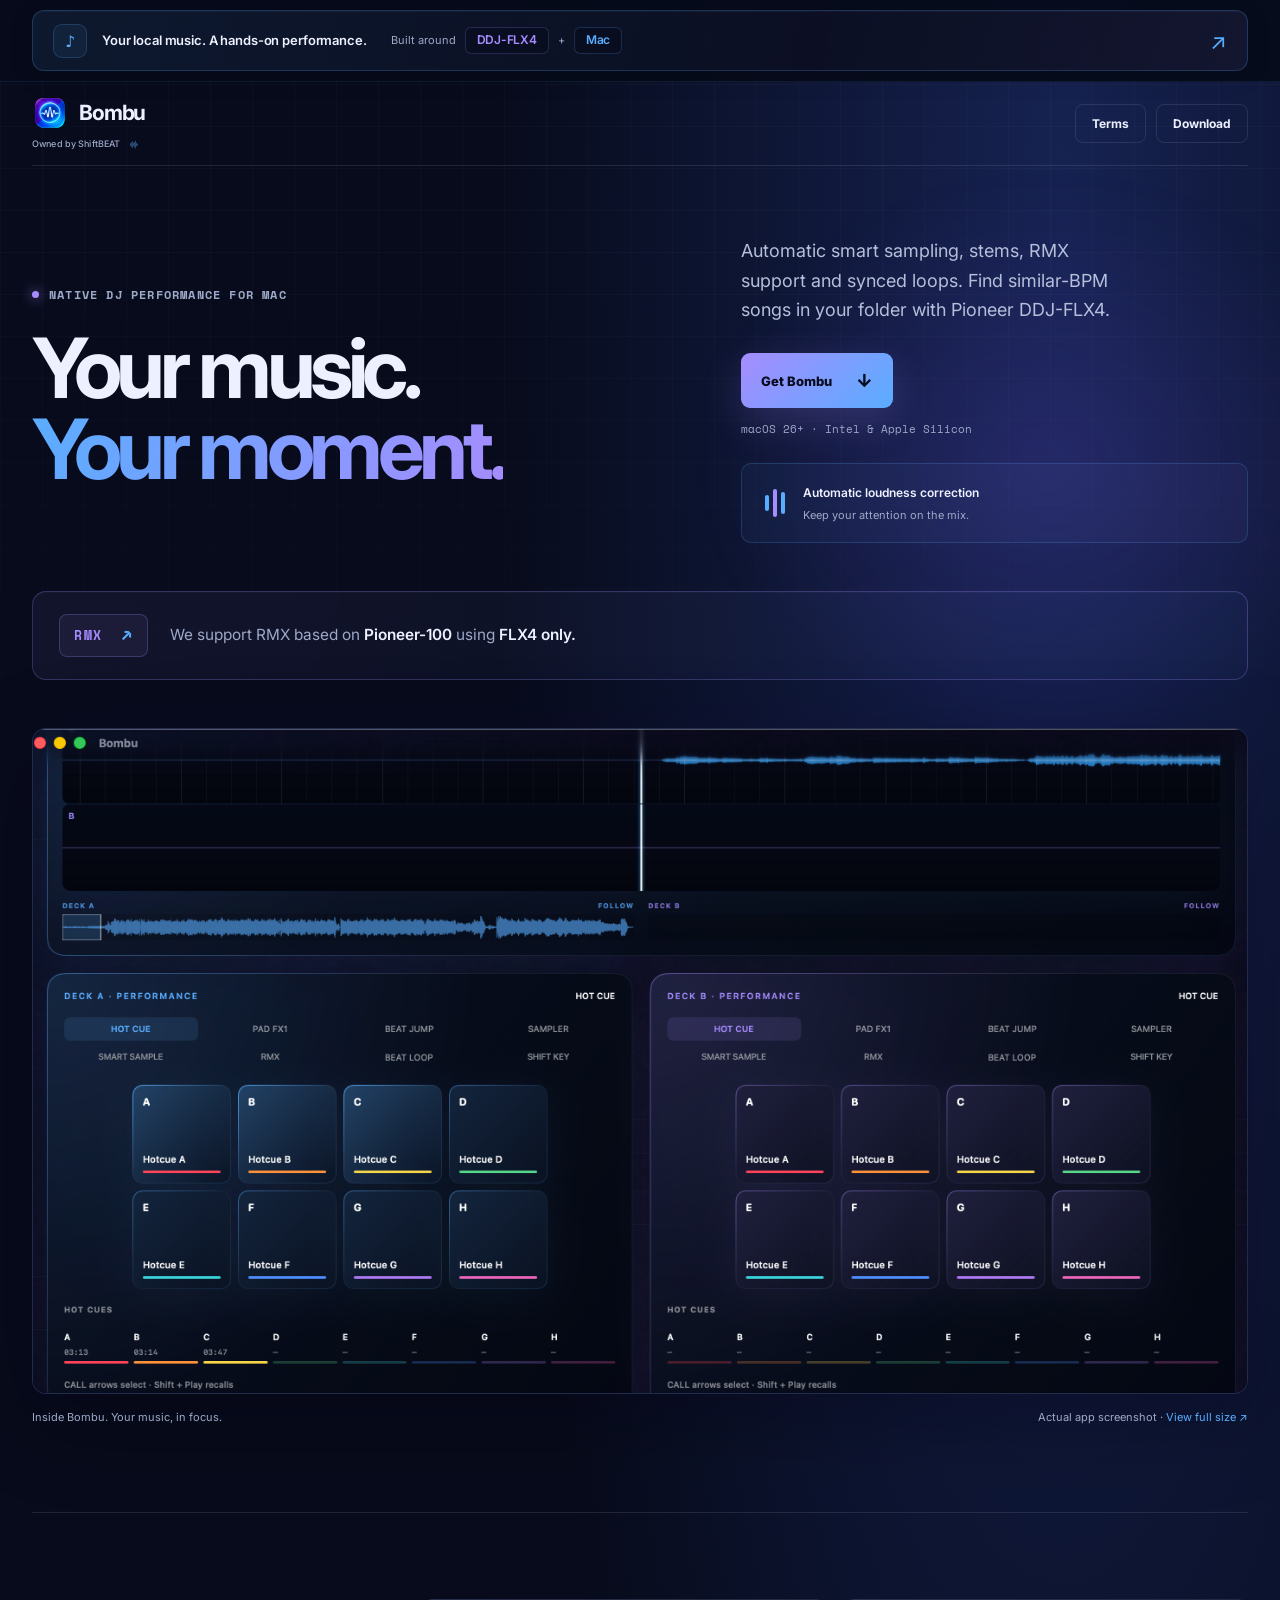
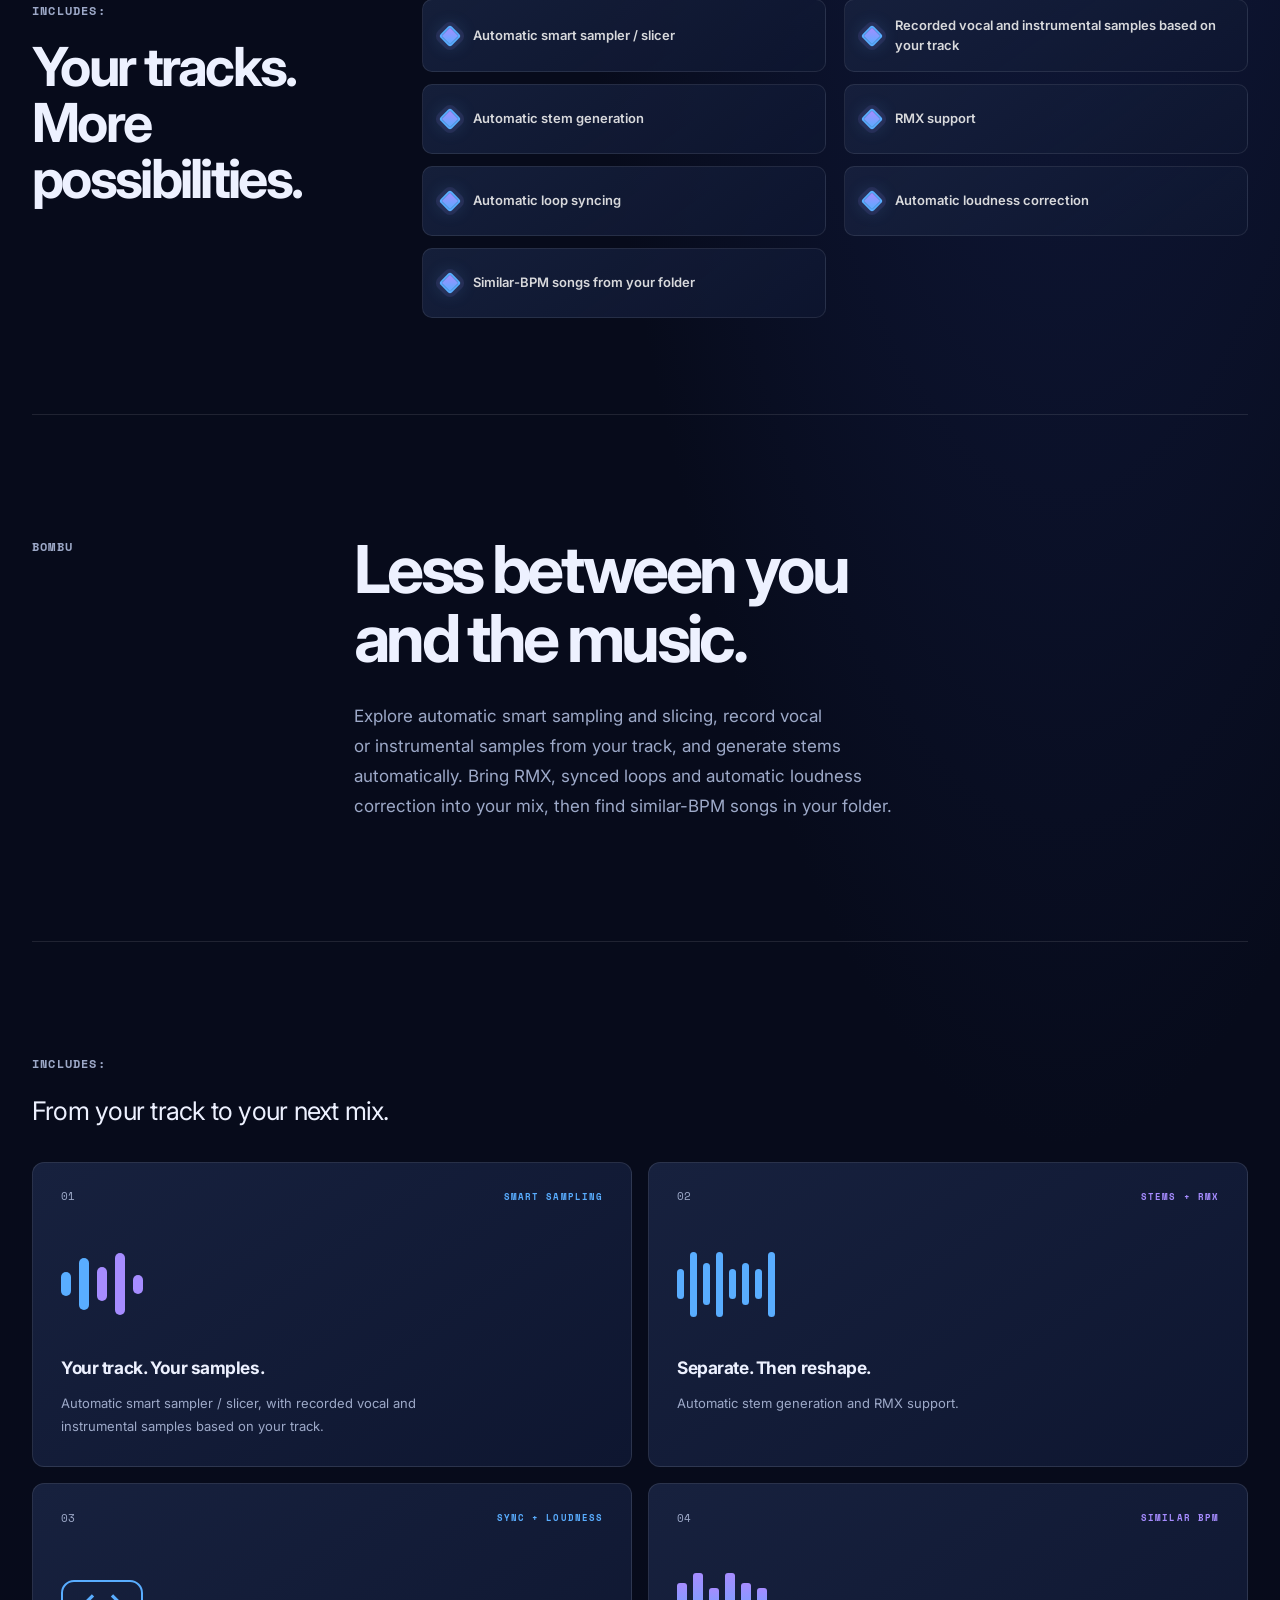
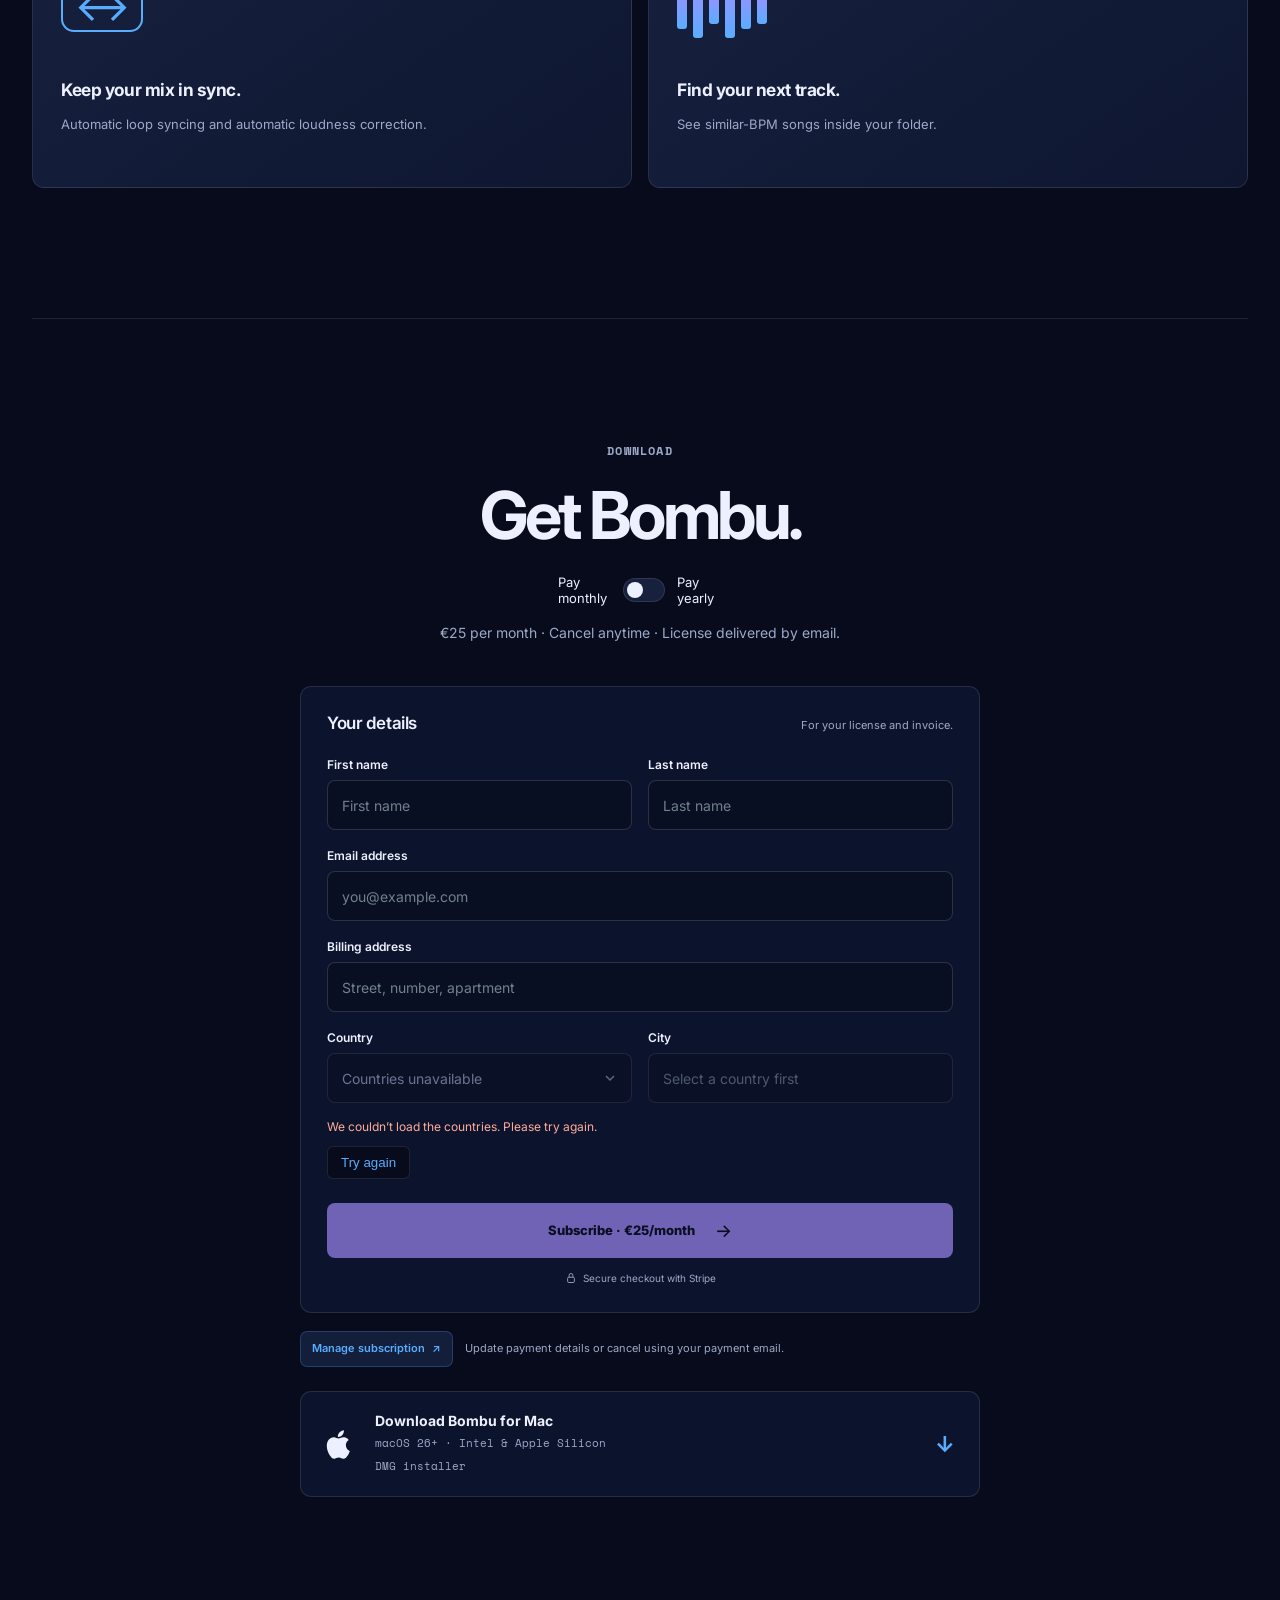
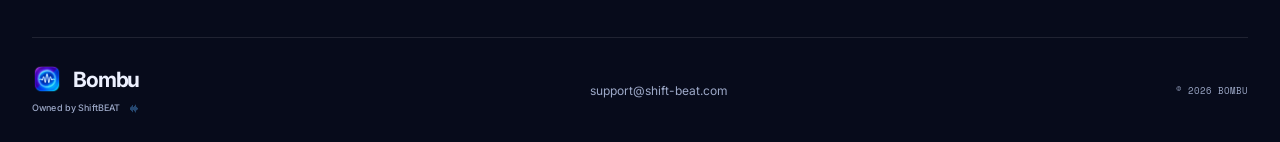
==== commit 4962059c: "Remove Bombu compatibility note from purchase section" ====
--- a/product-bombu/index.html
+++ b/product-bombu/index.html
@@ -137,7 +137,6 @@
         <h2 id="download-title">Get Bombu.</h2>
         <label class="billing-plan-toggle"><span>Pay monthly</span><input id="billing-yearly" type="checkbox" role="switch" aria-label="Pay yearly" /><span class="billing-plan-track" aria-hidden="true"></span><span>Pay yearly</span></label>
         <p class="download-note" aria-live="polite"><span class="subscription-price"><span id="subscription-price">€25 per month</span><small class="yearly-discount" id="yearly-discount" hidden>33% off</small></span> · Cancel anytime · License delivered by email.</p>
-        <p class="compatibility-note">macOS 26+ · Wired DDJ-FLX4 workflow · No Bluetooth audio. Internet is required for license approval and new track analysis.</p>
 
         <form class="purchase-form" id="purchase-form" novalidate>
           <div class="billing-heading"><h3>Your details</h3><p>For your license and invoice.</p></div>
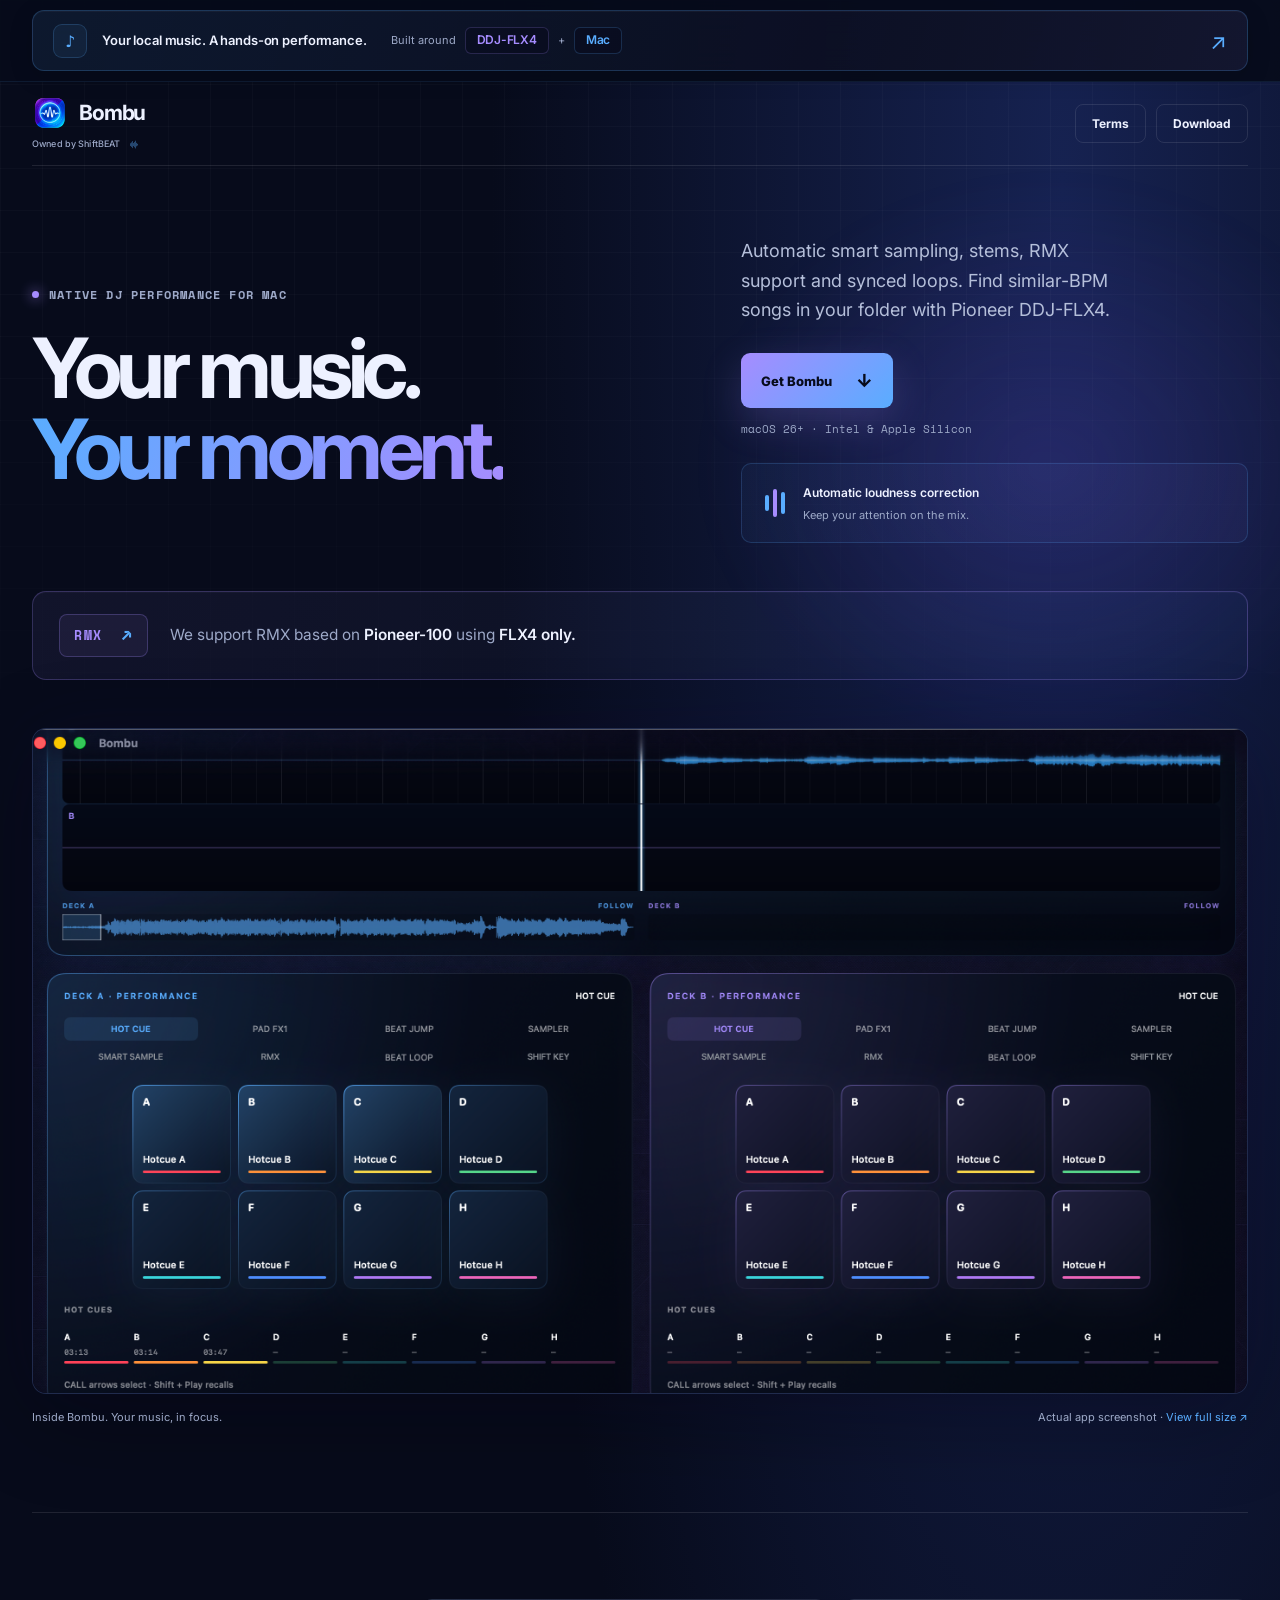
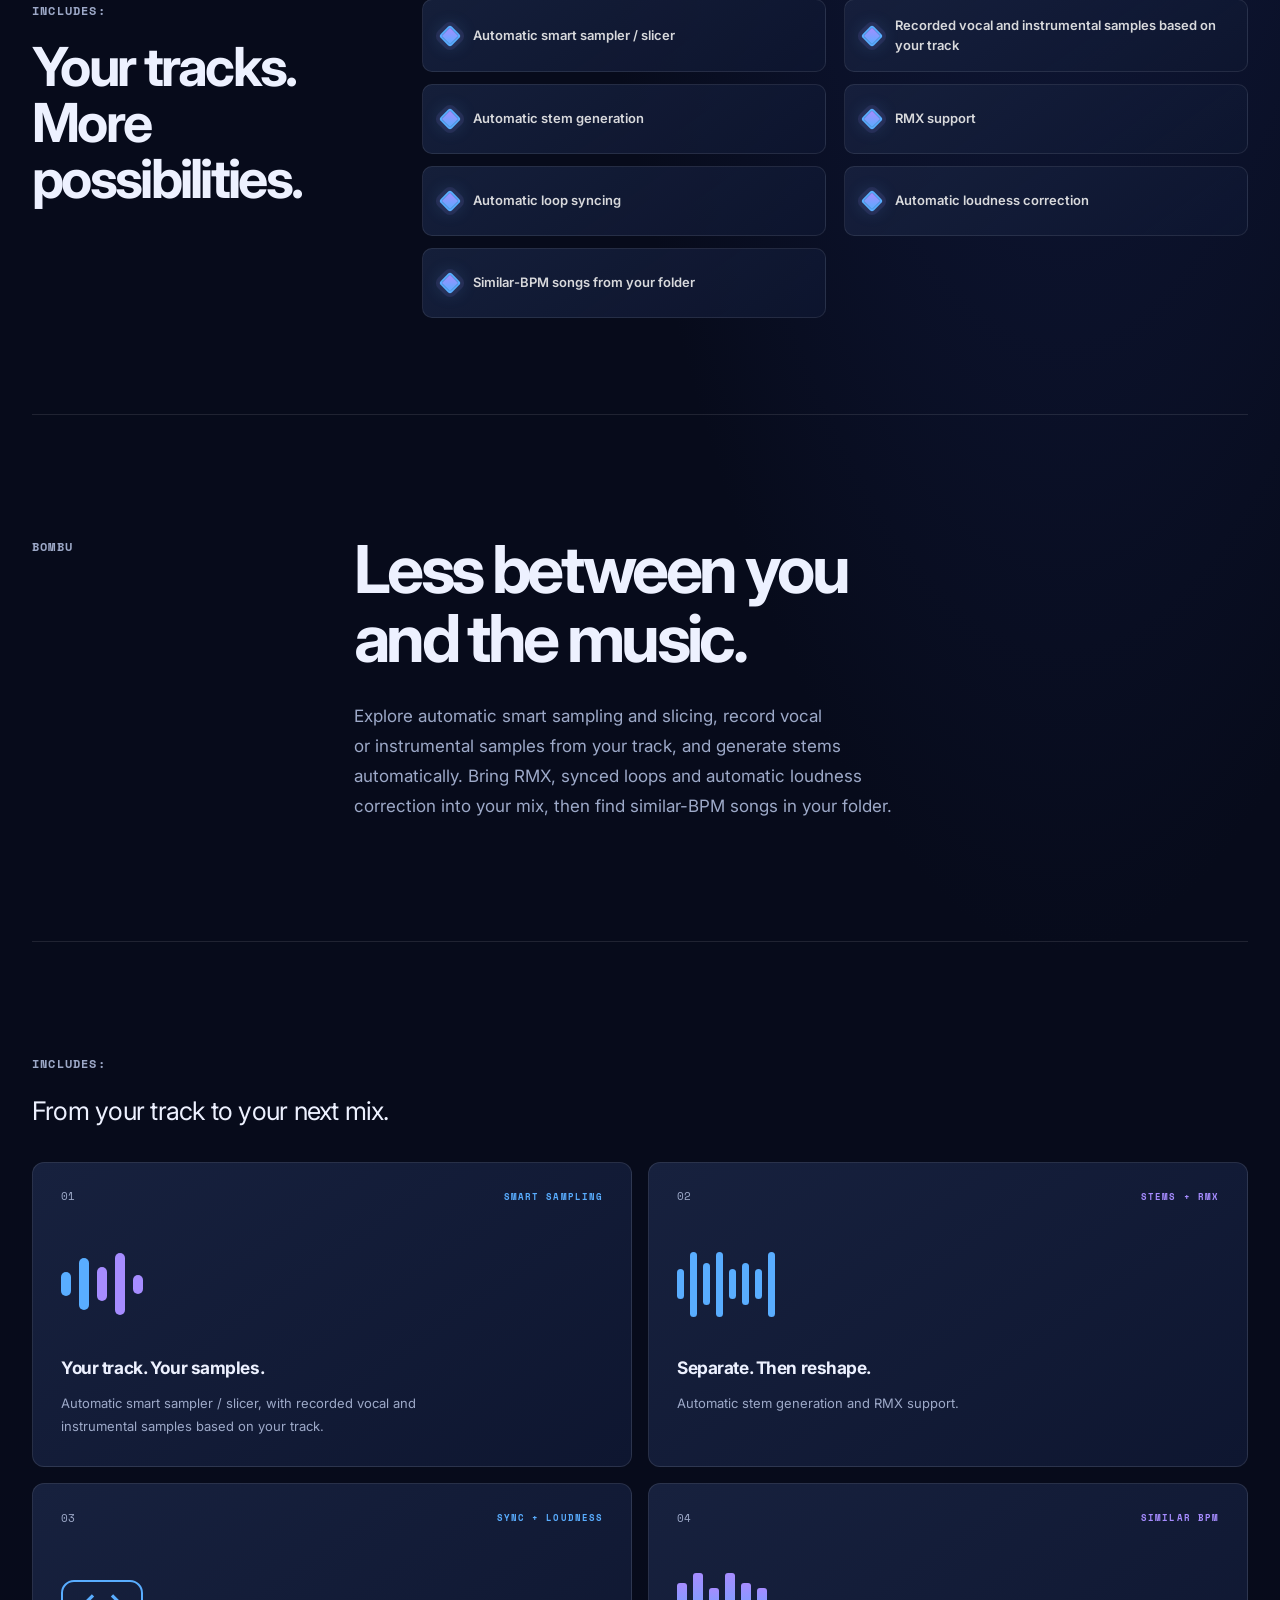
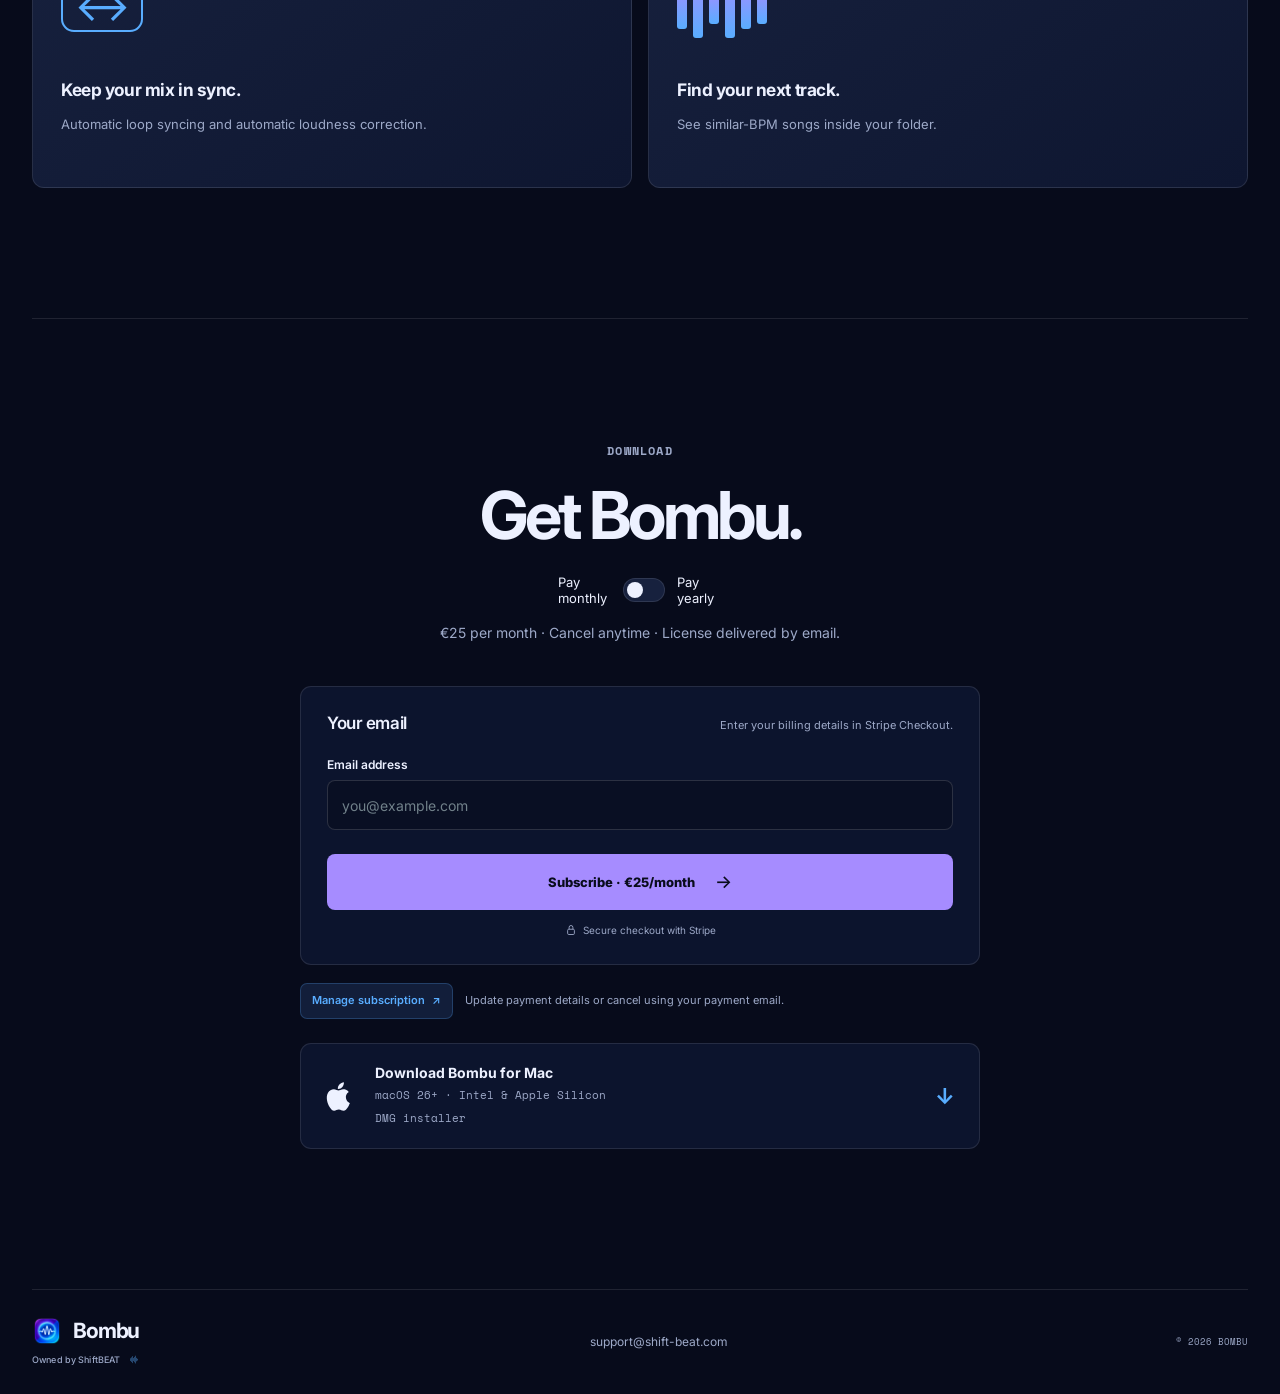
==== commit bb8a2735: "Collect Bombu billing details in Stripe Checkout" ====
--- a/product-bombu/index.html
+++ b/product-bombu/index.html
@@ -25,7 +25,7 @@
     <script type="application/ld+json">{"@context": "https://schema.org", "@type": "WebSite", "@id": "https://shift-beat.com/product-bombu/#website", "name": "Bombu", "url": "https://shift-beat.com/product-bombu/", "inLanguage": "en", "description": "Bombu is a native DJ app for macOS 26+. Mix local music with two decks, stems, loops, sampler pads and a wired Pioneer DDJ-FLX4 workflow."}</script>
     <link rel="stylesheet" href="styles.css" />
     <script src="site-config.js" defer></script>
-    <script src="app.js" defer></script>
+    <script src="app.js?v=20261126-stripe-billing" defer></script>
   </head>
   <body>
     <a class="skip-link" href="#top">Skip to content</a>
@@ -139,18 +139,8 @@
         <p class="download-note" aria-live="polite"><span class="subscription-price"><span id="subscription-price">€25 per month</span><small class="yearly-discount" id="yearly-discount" hidden>33% off</small></span> · Cancel anytime · License delivered by email.</p>
 
         <form class="purchase-form" id="purchase-form" novalidate>
-          <div class="billing-heading"><h3>Your details</h3><p>For your license and invoice.</p></div>
-          <fieldset class="billing-fields"><legend class="sr-only">Billing details</legend>
-            <div class="billing-grid">
-              <div class="billing-field"><label for="billing-first-name">First name</label><input id="billing-first-name" name="first_name" autocomplete="given-name" maxlength="100" placeholder="First name" required /></div>
-              <div class="billing-field"><label for="billing-last-name">Last name</label><input id="billing-last-name" name="last_name" autocomplete="family-name" maxlength="100" placeholder="Last name" required /></div>
-              <div class="billing-field billing-full"><label for="purchase-email">Email address</label><input id="purchase-email" name="email" type="email" autocomplete="email" inputmode="email" maxlength="254" placeholder="you@example.com" required /></div>
-              <div class="billing-field billing-full"><label for="billing-address">Billing address</label><input id="billing-address" name="address" autocomplete="street-address" maxlength="300" placeholder="Street, number, apartment" required /></div>
-              <div class="billing-field"><label for="billing-country">Country</label><select id="billing-country" name="country" autocomplete="country" required disabled><option value="">Loading countries…</option></select></div>
-              <div class="billing-field"><label for="billing-city">City</label><select id="billing-ro-city" name="city_id" autocomplete="address-level2" hidden disabled><option value="">Select your city</option></select><input id="billing-city" name="city" autocomplete="address-level2" maxlength="100" placeholder="Select a country first" disabled /></div>
-            </div>
-          </fieldset>
-          <div class="billing-catalog-feedback"><p id="billing-catalog-status" role="status" aria-live="polite"></p><button id="billing-retry" type="button" hidden>Try again</button></div>
+          <div class="billing-heading"><h3>Your email</h3><p>Enter your billing details in Stripe Checkout.</p></div>
+          <div class="billing-field"><label for="purchase-email">Email address</label><input id="purchase-email" name="email" type="email" autocomplete="email" inputmode="email" maxlength="254" placeholder="you@example.com" required /></div>
           <button class="billing-submit" id="purchase-button" type="submit" disabled><span id="subscribe-label">Subscribe · €25/month</span> <span aria-hidden="true">→</span></button>
           <p class="billing-checkout-note"><svg viewBox="0 0 16 16" aria-hidden="true"><rect x="3.5" y="7" width="9" height="7" rx="1.5"/><path d="M5.5 7V4.5a2.5 2.5 0 0 1 5 0V7"/></svg>Secure checkout with Stripe</p>
           <p class="purchase-status" id="purchase-status" role="status" aria-live="polite"></p>
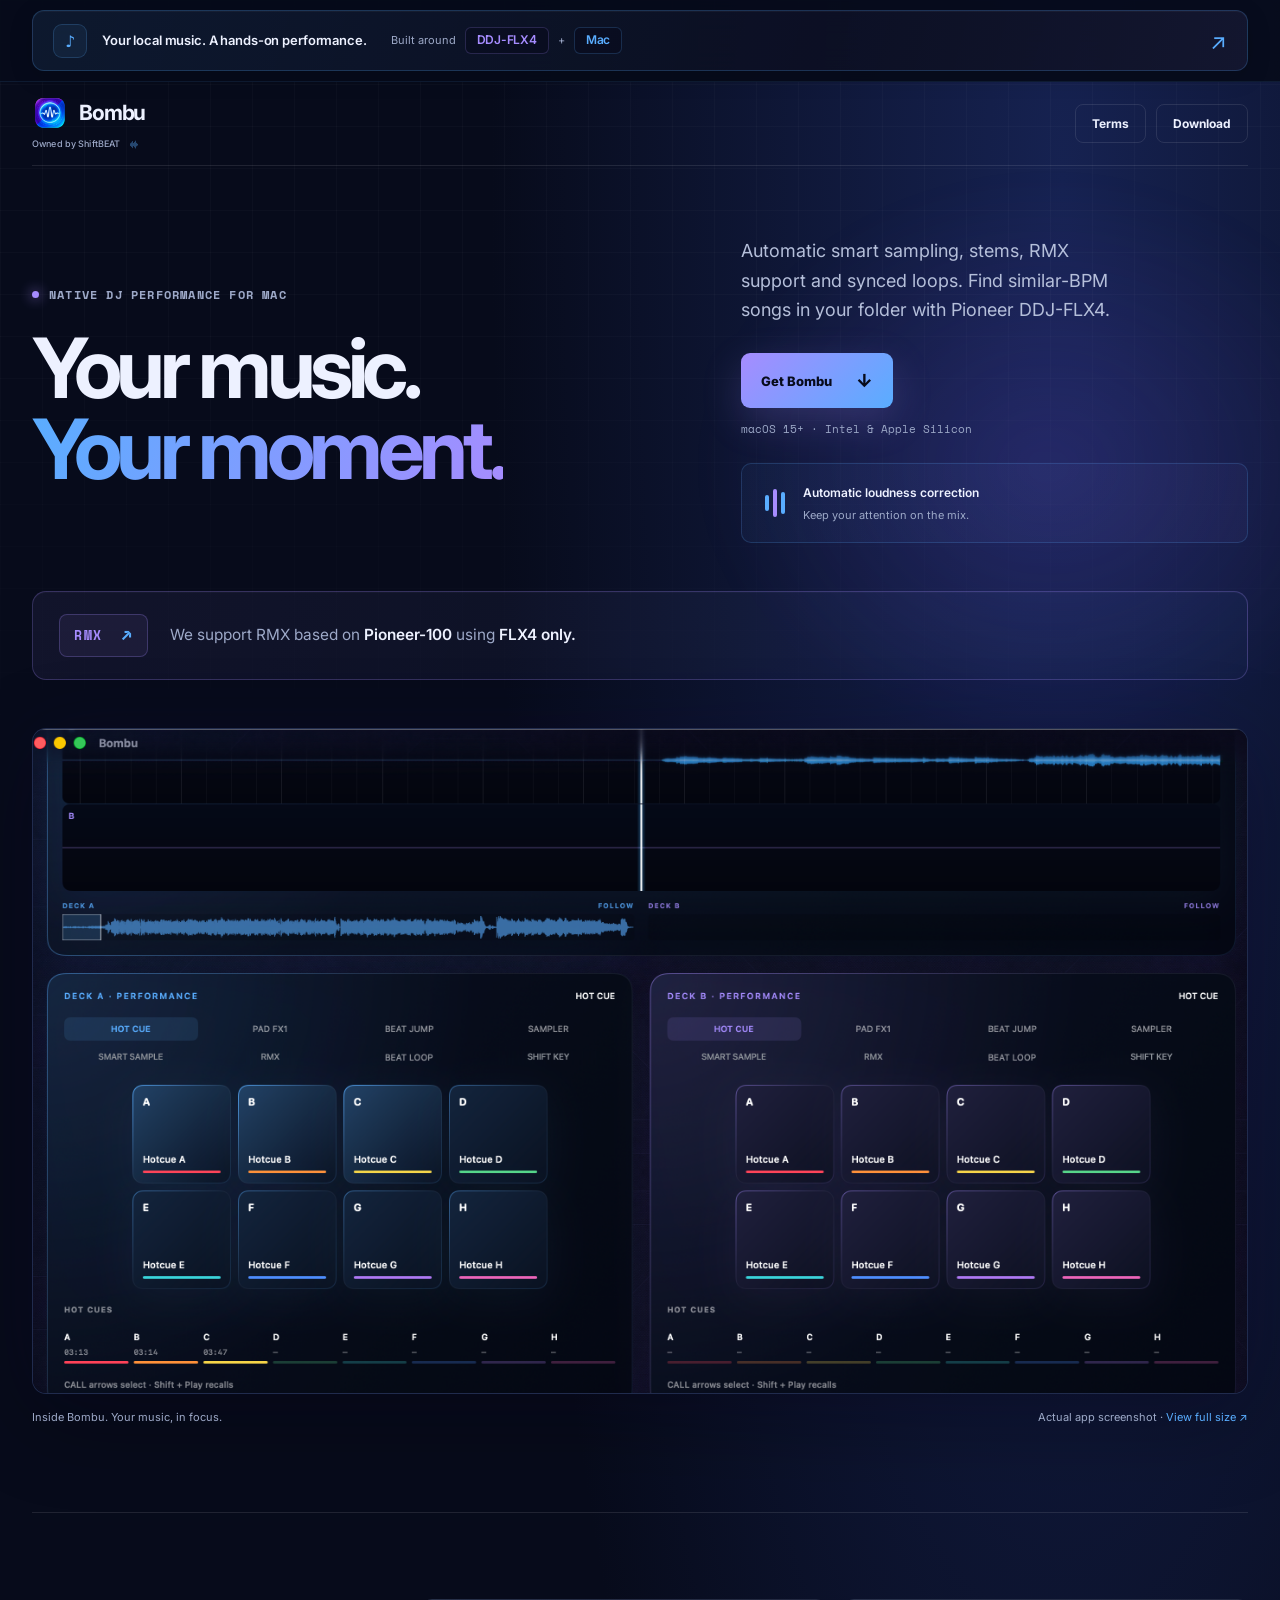
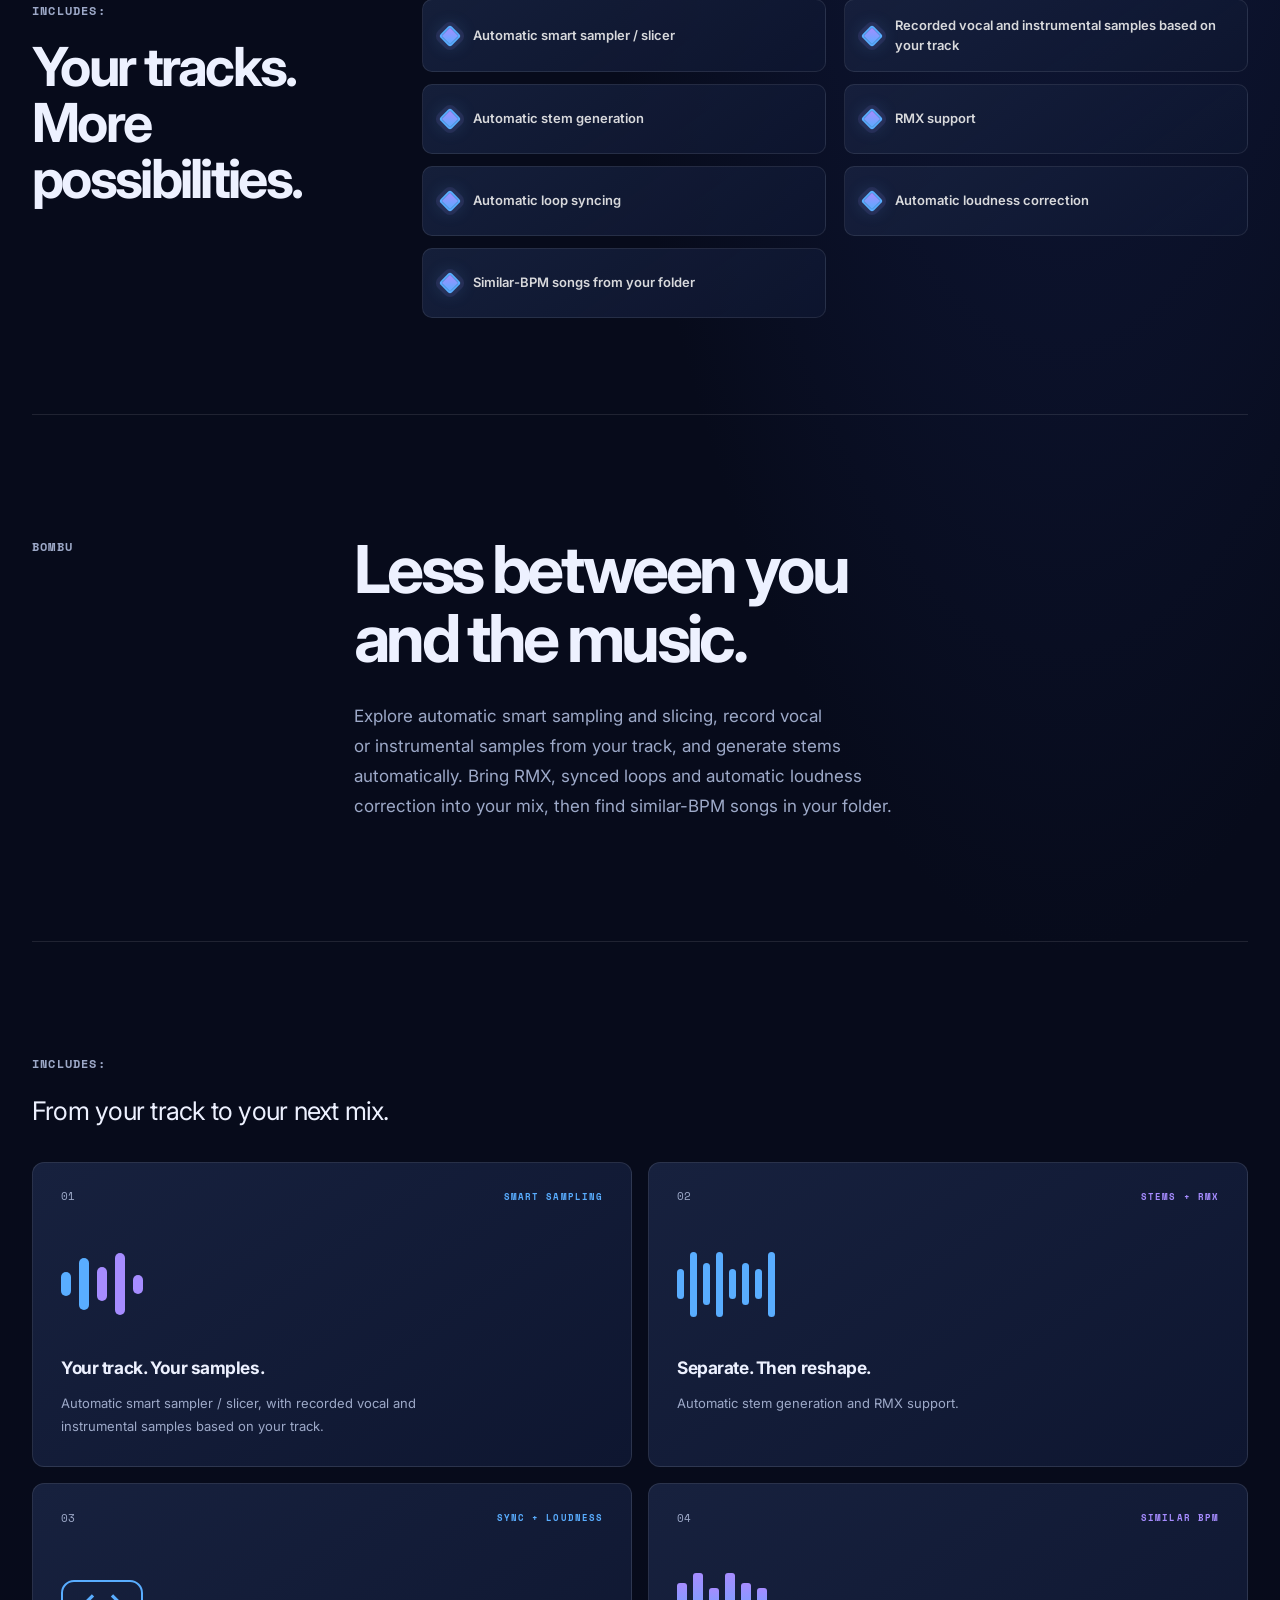
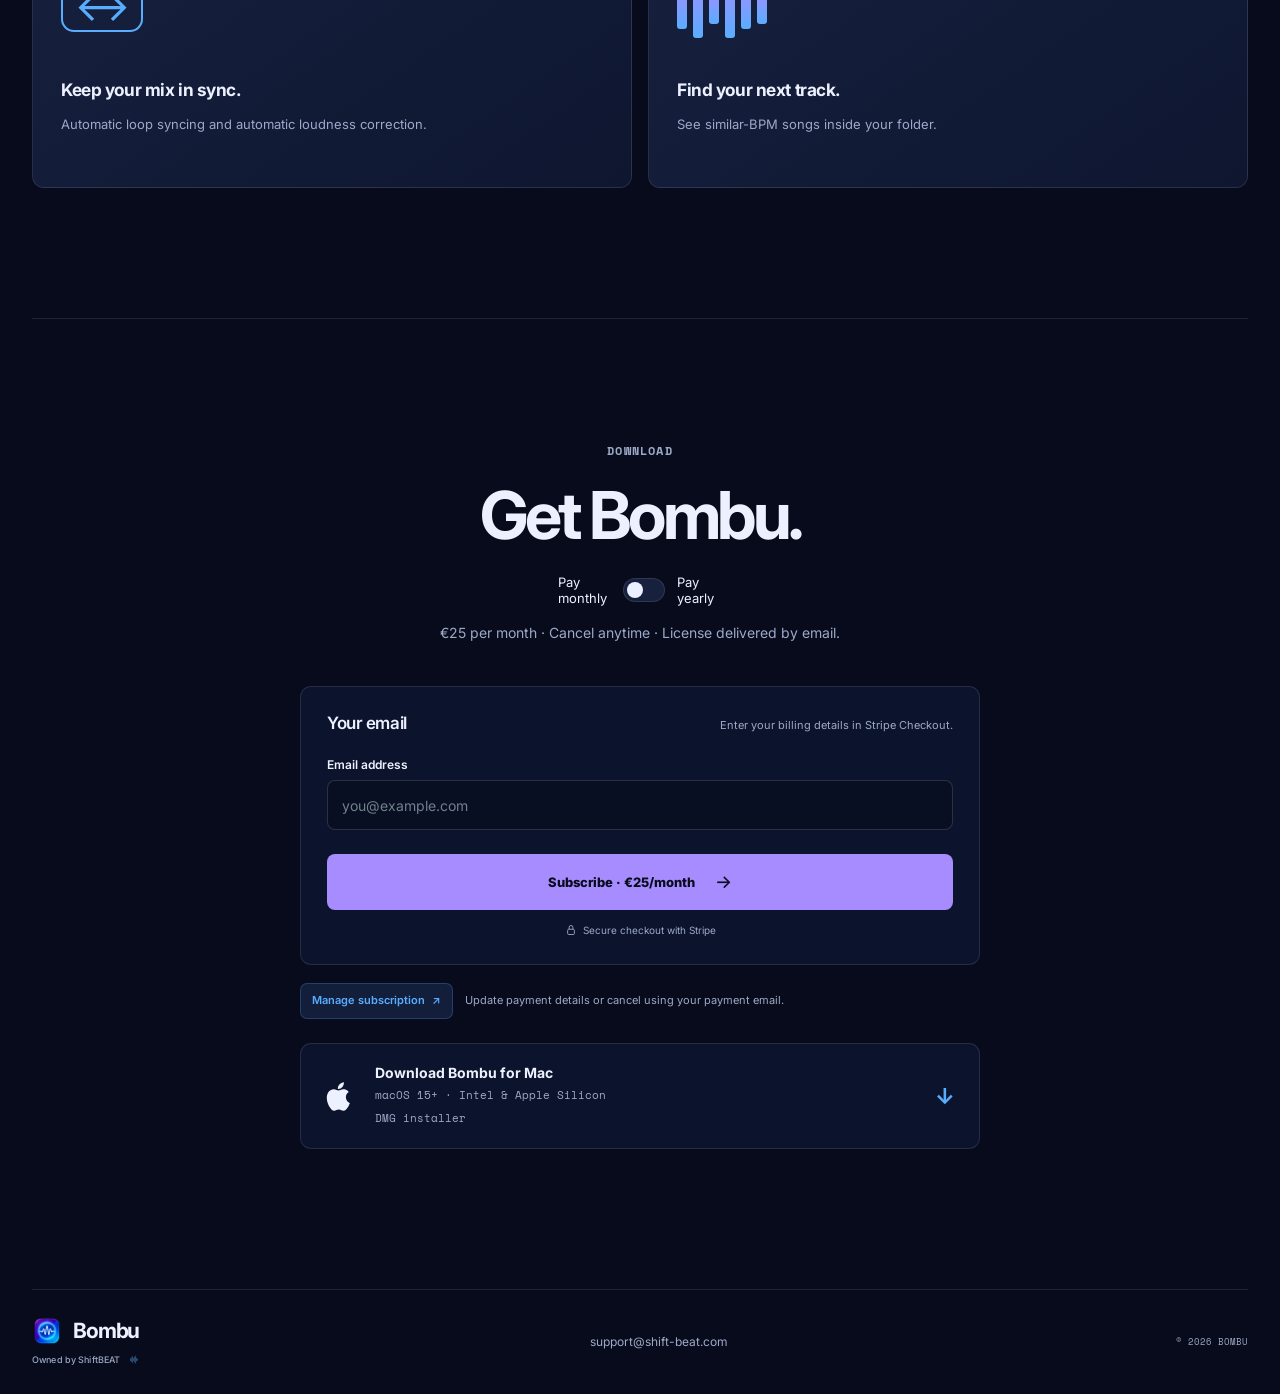
==== commit 333123ff: "Update Bombu minimum macOS version to 15" ====
--- a/product-bombu/index.html
+++ b/product-bombu/index.html
@@ -3,7 +3,7 @@
   <head>
     <meta charset="UTF-8" />
     <meta name="viewport" content="width=device-width, initial-scale=1.0" />
-    <meta name="description" content="Bombu is a native DJ app for macOS 26+. Mix local music with two decks, stems, loops, sampler pads and a wired Pioneer DDJ-FLX4 workflow." />
+    <meta name="description" content="Bombu is a native DJ app for macOS 15+. Mix local music with two decks, stems, loops, sampler pads and a wired Pioneer DDJ-FLX4 workflow." />
     <meta name="theme-color" content="#070b1b" />
     <title>Bombu — Native DJ Performance for Mac</title>
     <link rel="icon" type="image/png" sizes="any" href="favicon.png" />
@@ -13,16 +13,16 @@
     <meta property="og:type" content="website" />
     <meta property="og:site_name" content="Bombu" />
     <meta property="og:title" content="Bombu — Your music. Your moment." />
-    <meta property="og:description" content="Bombu is a native DJ app for macOS 26+. Mix local music with two decks, stems, loops, sampler pads and a wired Pioneer DDJ-FLX4 workflow." />
+    <meta property="og:description" content="Bombu is a native DJ app for macOS 15+. Mix local music with two decks, stems, loops, sampler pads and a wired Pioneer DDJ-FLX4 workflow." />
     <meta property="og:url" content="https://shift-beat.com/product-bombu/" />
     <meta property="og:image" content="https://shift-beat.com/product-bombu/assets/bombu-workspace.png" />
     <meta property="og:image:alt" content="Bombu app with dual waveforms and blue/violet performance pads" />
     <meta name="twitter:card" content="summary_large_image" />
     <meta name="twitter:title" content="Bombu — Your music. Your moment." />
-    <meta name="twitter:description" content="Bombu is a native DJ app for macOS 26+. Mix local music with two decks, stems, loops, sampler pads and a wired Pioneer DDJ-FLX4 workflow." />
+    <meta name="twitter:description" content="Bombu is a native DJ app for macOS 15+. Mix local music with two decks, stems, loops, sampler pads and a wired Pioneer DDJ-FLX4 workflow." />
     <meta name="twitter:image" content="https://shift-beat.com/product-bombu/assets/bombu-workspace.png" />
-    <script type="application/ld+json">{"@context":"https://schema.org","@type":"SoftwareApplication","name":"Bombu","url":"https://shift-beat.com/product-bombu/","operatingSystem":"macOS 26+","applicationCategory":"MultimediaApplication","description":"Bombu is a native DJ app for macOS 26+. Mix local music with two decks, stems, loops, sampler pads and a wired Pioneer DDJ-FLX4 workflow.","offers":[{"@type":"Offer","price":"25","priceCurrency":"EUR","description":"Monthly subscription. EUR 25 per month. Cancel anytime."},{"@type":"Offer","price":"200","priceCurrency":"EUR","description":"Yearly subscription. EUR 200 per year. Cancel anytime."}],"featureList":["Automatic smart sampler / slicer","Recorded vocal and instrumental samples based on your track","Automatic stem generation","RMX support","Automatic loop syncing","Automatic loudness correction","Similar-BPM songs inside your folder"],"@id":"https://shift-beat.com/product-bombu/#app","image":"https://shift-beat.com/product-bombu/assets/bombu-workspace.png","inLanguage":"en","publisher":{"@type":"Organization","name":"ShiftBEAT","url":"https://shift-beat.com/"},"screenshot":"https://shift-beat.com/product-bombu/assets/bombu-workspace.png"}</script>
-    <script type="application/ld+json">{"@context": "https://schema.org", "@type": "WebSite", "@id": "https://shift-beat.com/product-bombu/#website", "name": "Bombu", "url": "https://shift-beat.com/product-bombu/", "inLanguage": "en", "description": "Bombu is a native DJ app for macOS 26+. Mix local music with two decks, stems, loops, sampler pads and a wired Pioneer DDJ-FLX4 workflow."}</script>
+    <script type="application/ld+json">{"@context":"https://schema.org","@type":"SoftwareApplication","name":"Bombu","url":"https://shift-beat.com/product-bombu/","operatingSystem":"macOS 15+","applicationCategory":"MultimediaApplication","description":"Bombu is a native DJ app for macOS 15+. Mix local music with two decks, stems, loops, sampler pads and a wired Pioneer DDJ-FLX4 workflow.","offers":[{"@type":"Offer","price":"25","priceCurrency":"EUR","description":"Monthly subscription. EUR 25 per month. Cancel anytime."},{"@type":"Offer","price":"200","priceCurrency":"EUR","description":"Yearly subscription. EUR 200 per year. Cancel anytime."}],"featureList":["Automatic smart sampler / slicer","Recorded vocal and instrumental samples based on your track","Automatic stem generation","RMX support","Automatic loop syncing","Automatic loudness correction","Similar-BPM songs inside your folder"],"@id":"https://shift-beat.com/product-bombu/#app","image":"https://shift-beat.com/product-bombu/assets/bombu-workspace.png","inLanguage":"en","publisher":{"@type":"Organization","name":"ShiftBEAT","url":"https://shift-beat.com/"},"screenshot":"https://shift-beat.com/product-bombu/assets/bombu-workspace.png"}</script>
+    <script type="application/ld+json">{"@context": "https://schema.org", "@type": "WebSite", "@id": "https://shift-beat.com/product-bombu/#website", "name": "Bombu", "url": "https://shift-beat.com/product-bombu/", "inLanguage": "en", "description": "Bombu is a native DJ app for macOS 15+. Mix local music with two decks, stems, loops, sampler pads and a wired Pioneer DDJ-FLX4 workflow."}</script>
     <link rel="stylesheet" href="styles.css" />
     <script src="site-config.js" defer></script>
     <script src="app.js?v=20261126-stripe-billing" defer></script>
@@ -58,7 +58,7 @@
           <div class="hero-summary">
             <p class="lead">Automatic smart sampling, stems, RMX support and synced loops. Find similar-BPM songs in your folder with Pioneer DDJ-FLX4.</p>
             <a class="button" href="#download">Get Bombu <span>↓</span></a>
-            <p class="platforms">macOS 26+ · Intel &amp; Apple Silicon</p>
+            <p class="platforms">macOS 15+ · Intel &amp; Apple Silicon</p>
             <div class="hero-highlight"><span class="highlight-icon" aria-hidden="true"><i></i><i></i><i></i></span><div><strong>Automatic loudness correction</strong><p>Keep your attention on the mix.</p></div></div>
           </div>
         </div>
@@ -151,7 +151,7 @@
         <div class="download-list">
           <a class="release-download" data-release-download href="https://github.com/davidparaschiv/shiftbeat-only-web/releases/latest/download/Bombu.dmg">
             <svg class="os-icon" viewBox="0 0 24 24" aria-hidden="true"><path d="M16.7 12.8c0-2.7 2.2-4 2.3-4.1-1.3-1.9-3.3-2.1-4-2.1-1.7-.2-3.3 1-4.2 1-.9 0-2.2-1-3.7-1-1.9 0-3.7 1.1-4.7 2.8-2 3.5-.5 8.7 1.4 11.5 1 1.4 2.1 2.9 3.6 2.8 1.4-.1 2-1 3.7-1s2.2 1 3.7 1c1.5 0 2.5-1.4 3.5-2.8 1.1-1.6 1.5-3.2 1.6-3.3-.1 0-3.2-1.2-3.2-4.8ZM13.9 4.8c.8-1 1.4-2.4 1.2-3.8-1.2.1-2.7.8-3.6 1.8-.8.9-1.4 2.3-1.2 3.6 1.4.1 2.8-.7 3.6-1.6Z" /></svg>
-            <span><strong>Download Bombu for Mac</strong><small>macOS 26+ · Intel &amp; Apple Silicon</small><small>DMG installer</small></span>
+            <span><strong>Download Bombu for Mac</strong><small>macOS 15+ · Intel &amp; Apple Silicon</small><small>DMG installer</small></span>
             <b class="arrow" aria-hidden="true">↓</b>
           </a>
         </div>
